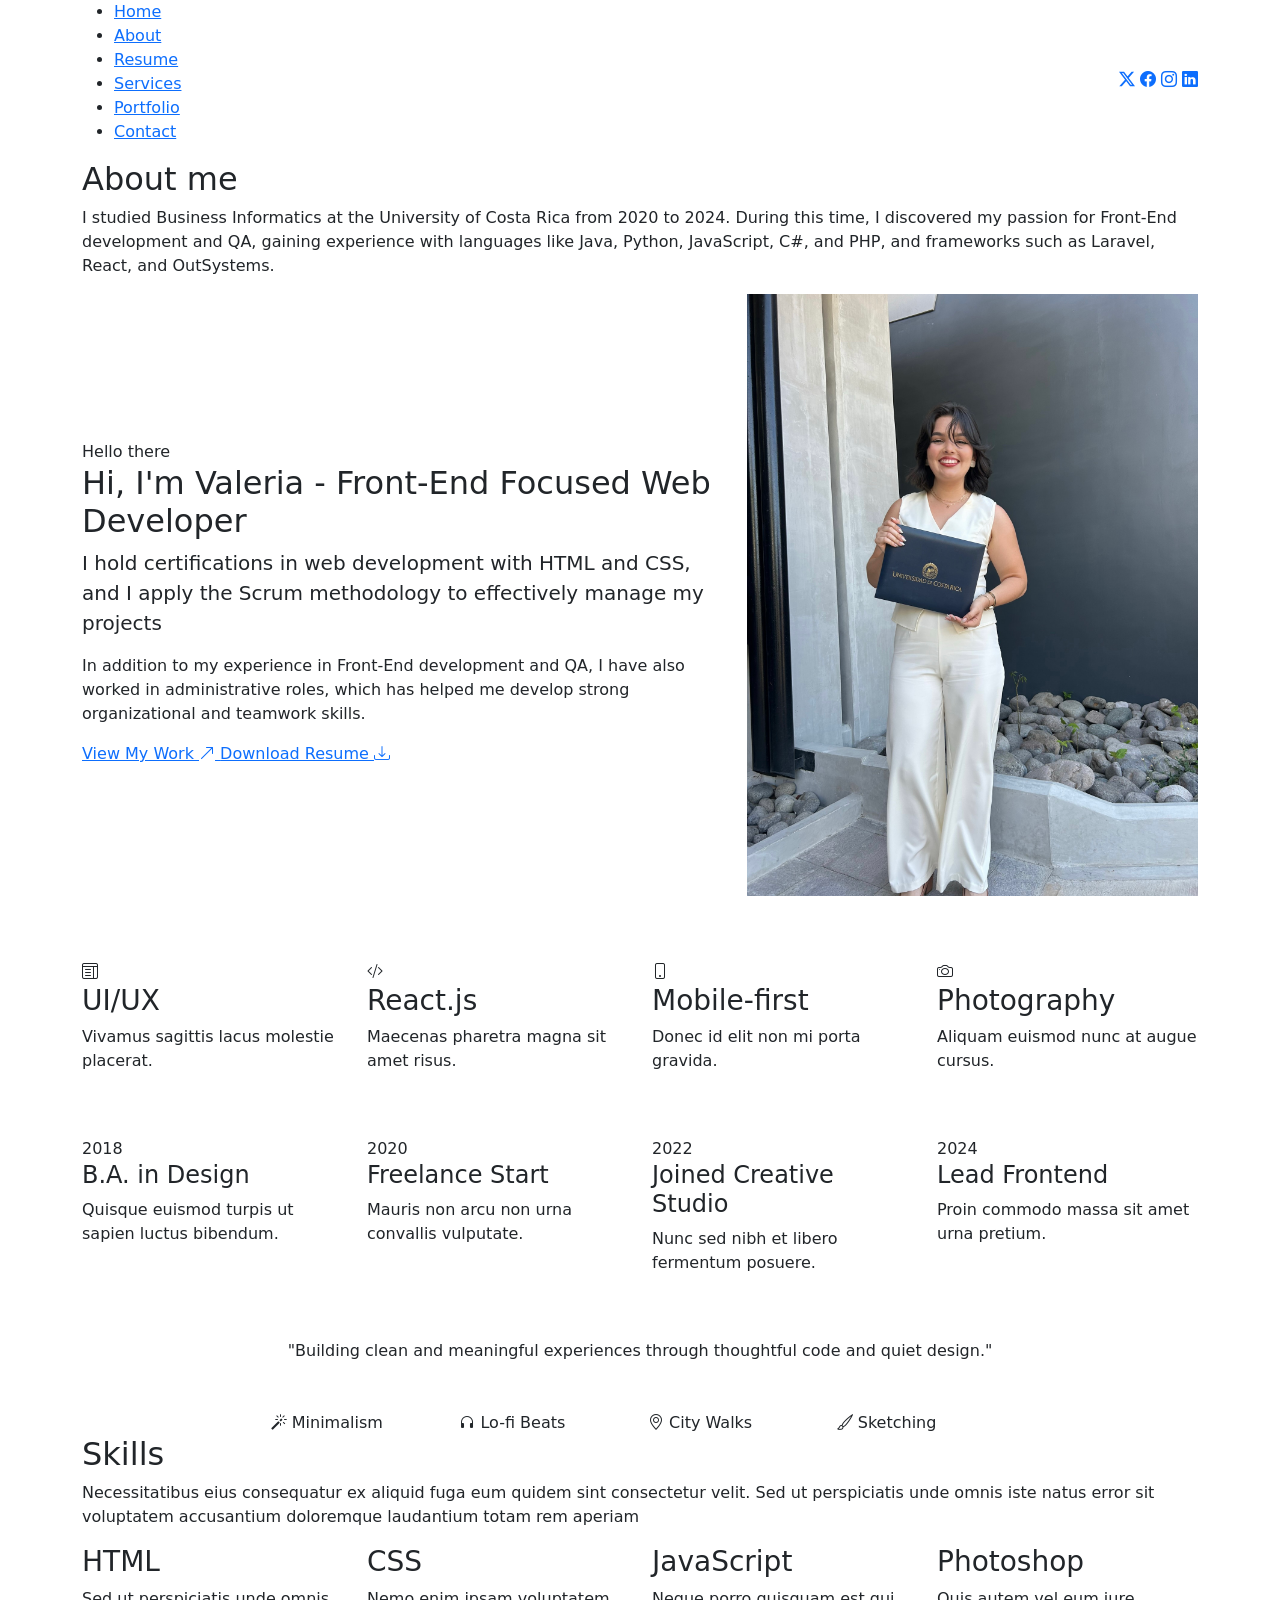
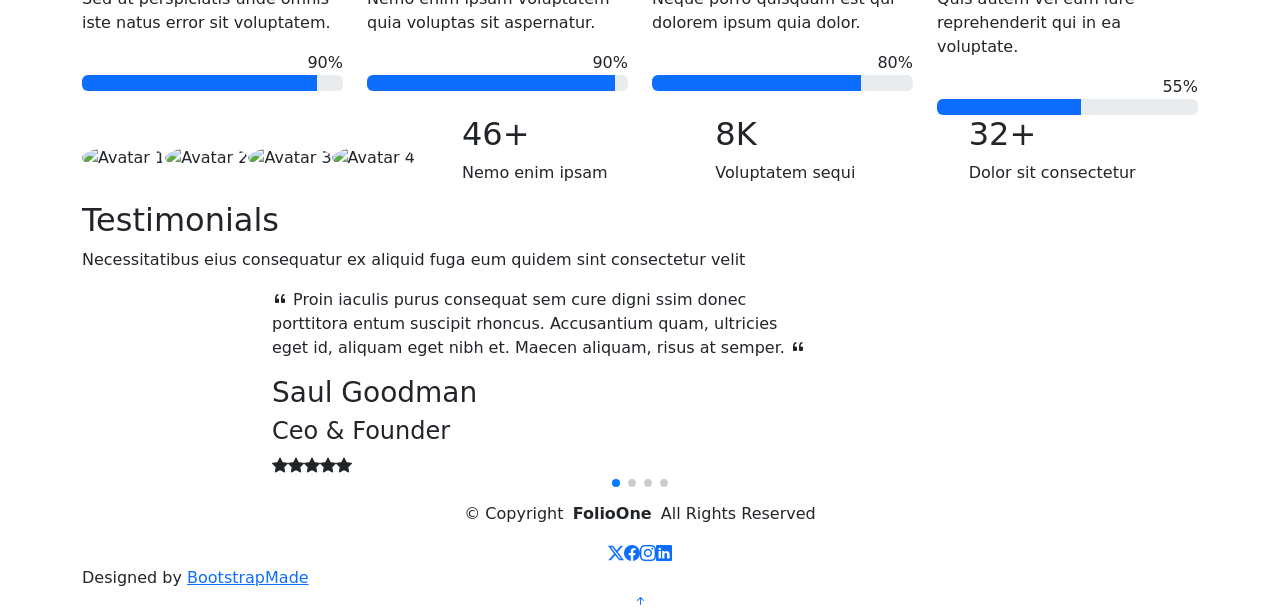
==== about.html @ 74e8080d "first commit" ====
<!DOCTYPE html>
<html lang="en">

<head>
  <meta charset="utf-8">
  <meta content="width=device-width, initial-scale=1.0" name="viewport">
  <title>About - FolioOne Bootstrap Template</title>
  <meta name="description" content="">
  <meta name="keywords" content="">

  <!-- Favicons -->
  <link href="assets/img/favicon.png" rel="icon">
  <link href="assets/img/apple-touch-icon.png" rel="apple-touch-icon">

  <!-- Fonts -->
  <link href="https://fonts.googleapis.com" rel="preconnect">
  <link href="https://fonts.gstatic.com" rel="preconnect" crossorigin>
  <link
    href="https://fonts.googleapis.com/css2?family=Roboto:ital,wght@0,100;0,300;0,400;0,500;0,700;0,900;1,100;1,300;1,400;1,500;1,700;1,900&family=Poppins:ital,wght@0,100;0,200;0,300;0,400;0,500;0,600;0,700;0,800;0,900;1,100;1,200;1,300;1,400;1,500;1,600;1,700;1,800;1,900&family=Raleway:ital,wght@0,100;0,200;0,300;0,400;0,500;0,600;0,700;0,800;0,900;1,100;1,200;1,300;1,400;1,500;1,600;1,700;1,800;1,900&display=swap"
    rel="stylesheet">

  <!-- Vendor CSS Files -->
  <link href="assets/vendor/bootstrap/css/bootstrap.min.css" rel="stylesheet">
  <link href="assets/vendor/bootstrap-icons/bootstrap-icons.css" rel="stylesheet">
  <link href="assets/vendor/aos/aos.css" rel="stylesheet">
  <link href="assets/vendor/swiper/swiper-bundle.min.css" rel="stylesheet">
  <link href="assets/vendor/glightbox/css/glightbox.min.css" rel="stylesheet">

  <!-- Main CSS File -->
  <link href="assets/css/main.css" rel="stylesheet">

  <!-- =======================================================
  * Template Name: FolioOne
  * Template URL: https://bootstrapmade.com/folioone-bootstrap-portfolio-website-template/
  * Updated: Aug 23 2025 with Bootstrap v5.3.7
  * Author: BootstrapMade.com
  * License: https://bootstrapmade.com/license/
  ======================================================== -->
</head>

<body class="about-page">

  <header id="header" class="header d-flex align-items-center light-background sticky-top">
    <div class="container position-relative d-flex align-items-center justify-content-between">

      <!-- <a href="index.html" class="logo d-flex align-items-center me-auto me-xl-0">
      <img src="assets/img/logo.webp" alt="">
      <h1 class="sitename">FolioOne</h1> 
    </a> -->

      <nav id="navmenu" class="navmenu">
        <ul>
          <li><a href="index.html">Home</a></li>
          <li><a href="about.html" class="active">About</a></li>
          <li><a href="resume.html">Resume</a></li>
          <li><a href="services.html">Services</a></li>
          <li><a href="portfolio.html">Portfolio</a></li>
          <li><a href="contact.html">Contact</a></li>
        </ul>
        <i class="mobile-nav-toggle d-xl-none bi bi-list"></i>
      </nav>

      <div class="header-social-links">
        <a href="#" class="twitter"><i class="bi bi-twitter-x"></i></a>
        <a href="#" class="facebook"><i class="bi bi-facebook"></i></a>
        <a href="#" class="instagram"><i class="bi bi-instagram"></i></a>
        <a href="#" class="linkedin"><i class="bi bi-linkedin"></i></a>
      </div>

    </div>
  </header>

  <main class="main">

    <!-- About Section -->
    <section id="about" class="about section">

      <!-- Section Title -->
      <div class="container section-title" data-aos="fade-up">
        <h2>About me</h2>
        <p>I studied Business Informatics at the University of Costa Rica from 2020 to 2024. During this time, I
          discovered my passion for Front-End development and QA, gaining experience with languages like Java, Python,
          JavaScript, C#, and PHP, and frameworks such as Laravel, React, and OutSystems.</p>
      </div><!-- End Section Title -->

      <div class="container" data-aos="fade-up" data-aos-delay="100">

        <!-- Intro + Photo -->
        <div class="row align-items-center justify-content-between gy-5 mb-5">
          <div class="col-lg-7" data-aos="fade-right" data-aos-delay="150">
            <div class="intro-content">
              <span class="eyebrow">Hello there</span>
              <h2 class="headline">Hi, I'm Valeria - Front-End Focused Web Developer</h2>
              <p class="lead">
                I hold certifications in web development with HTML and CSS, and I apply the Scrum methodology to
                effectively manage my projects
              </p>
              <p>
                In addition to my experience in Front-End development and QA, I have also worked in administrative
                roles, which has helped me develop strong organizational and teamwork skills.
              </p>

              <div class="cta-group">
                <a href="#portfolio" class="btn-ghost">
                  View My Work <i class="bi bi-arrow-up-right"></i>
                </a>
                <a href="#" class="link-underline">
                  Download Resume <i class="bi bi-download"></i>
                </a>
              </div>
            </div>
          </div>

          <div class="col-lg-5" data-aos="zoom-in" data-aos-delay="250">
            <figure class="profile-figure text-center text-lg-end">
              <img src="assets/img/profile/fotoprofile.jpeg" alt="Portrait of Alex" class="img-fluid profile-photo">
            </figure>
          </div>
        </div>
        <!-- End Intro + Photo -->

        <!-- Skills Grid -->
        <div class="mb-5">
          <div class="row g-4">
            <div class="col-6 col-md-4 col-lg-3" data-aos="fade-up" data-aos-delay="120">
              <div class="skill-item">
                <i class="bi bi-layout-text-window"></i>
                <h3>UI/UX</h3>
                <p>Vivamus sagittis lacus molestie placerat.</p>
              </div>
            </div>
            <div class="col-6 col-md-4 col-lg-3" data-aos="fade-up" data-aos-delay="180">
              <div class="skill-item">
                <i class="bi bi-code-slash"></i>
                <h3>React.js</h3>
                <p>Maecenas pharetra magna sit amet risus.</p>
              </div>
            </div>
            <div class="col-6 col-md-4 col-lg-3" data-aos="fade-up" data-aos-delay="240">
              <div class="skill-item">
                <i class="bi bi-phone"></i>
                <h3>Mobile-first</h3>
                <p>Donec id elit non mi porta gravida.</p>
              </div>
            </div>
            <div class="col-6 col-md-4 col-lg-3" data-aos="fade-up" data-aos-delay="300">
              <div class="skill-item">
                <i class="bi bi-camera"></i>
                <h3>Photography</h3>
                <p>Aliquam euismod nunc at augue cursus.</p>
              </div>
            </div>
          </div>
        </div>
        <!-- End Skills Grid -->

        <!-- Journey Timeline -->
        <div class="mb-5">
          <div class="row g-4">
            <div class="col-md-6 col-lg-3" data-aos="fade-up" data-aos-delay="120">
              <article class="timeline-item">
                <span class="dot"></span>
                <time>2018</time>
                <h4>B.A. in Design</h4>
                <p>Quisque euismod turpis ut sapien luctus bibendum.</p>
              </article>
            </div>
            <div class="col-md-6 col-lg-3" data-aos="fade-up" data-aos-delay="180">
              <article class="timeline-item">
                <span class="dot"></span>
                <time>2020</time>
                <h4>Freelance Start</h4>
                <p>Mauris non arcu non urna convallis vulputate.</p>
              </article>
            </div>
            <div class="col-md-6 col-lg-3" data-aos="fade-up" data-aos-delay="240">
              <article class="timeline-item">
                <span class="dot"></span>
                <time>2022</time>
                <h4>Joined Creative Studio</h4>
                <p>Nunc sed nibh et libero fermentum posuere.</p>
              </article>
            </div>
            <div class="col-md-6 col-lg-3" data-aos="fade-up" data-aos-delay="300">
              <article class="timeline-item">
                <span class="dot"></span>
                <time>2024</time>
                <h4>Lead Frontend</h4>
                <p>Proin commodo massa sit amet urna pretium.</p>
              </article>
            </div>
          </div>
        </div>
        <!-- End Journey Timeline -->

        <!-- Quote -->
        <blockquote class="personal-quote text-center mb-5" data-aos="fade-down" data-aos-delay="200">
          <p>"Building clean and meaningful experiences through thoughtful code and quiet design."</p>
        </blockquote>
        <!-- End Quote -->

        <!-- Fun Facts -->
        <div class="row g-3 justify-content-center">
          <div class="col-6 col-md-3 col-lg-2" data-aos="zoom-in" data-aos-delay="120">
            <div class="fact-pill">
              <i class="bi bi-magic"></i>
              <span>Minimalism</span>
            </div>
          </div>
          <div class="col-6 col-md-3 col-lg-2" data-aos="zoom-in" data-aos-delay="160">
            <div class="fact-pill">
              <i class="bi bi-headphones"></i>
              <span>Lo-fi Beats</span>
            </div>
          </div>
          <div class="col-6 col-md-3 col-lg-2" data-aos="zoom-in" data-aos-delay="200">
            <div class="fact-pill">
              <i class="bi bi-geo-alt"></i>
              <span>City Walks</span>
            </div>
          </div>
          <div class="col-6 col-md-3 col-lg-2" data-aos="zoom-in" data-aos-delay="240">
            <div class="fact-pill">
              <i class="bi bi-brush"></i>
              <span>Sketching</span>
            </div>
          </div>
        </div>
        <!-- End Fun Facts -->

      </div>

    </section><!-- /About Section -->

    <!-- Skills Section -->
    <section id="skills" class="skills section">

      <!-- Section Title -->
      <div class="container section-title" data-aos="fade-up">
        <h2>Skills</h2>
        <p>Necessitatibus eius consequatur ex aliquid fuga eum quidem sint consectetur velit. Sed ut perspiciatis unde
          omnis iste natus error sit voluptatem accusantium doloremque laudantium totam rem aperiam</p>
      </div><!-- End Section Title -->

      <div class="container" data-aos="fade-up" data-aos-delay="100">

        <div class="row g-4 skills-animation">

          <div class="col-md-6 col-lg-3" data-aos="fade-up" data-aos-delay="100">
            <div class="skill-box">
              <h3>HTML</h3>
              <p>Sed ut perspiciatis unde omnis iste natus error sit voluptatem.</p>
              <span class="text-end d-block">90%</span>
              <div class="progress">
                <div class="progress-bar" role="progressbar" aria-valuenow="90" aria-valuemin="0" aria-valuemax="100">
                </div>
              </div>
            </div>
          </div>

          <div class="col-md-6 col-lg-3" data-aos="fade-up" data-aos-delay="200">
            <div class="skill-box">
              <h3>CSS</h3>
              <p>Nemo enim ipsam voluptatem quia voluptas sit aspernatur.</p>
              <span class="text-end d-block">90%</span>
              <div class="progress">
                <div class="progress-bar" role="progressbar" aria-valuenow="95" aria-valuemin="0" aria-valuemax="100">
                </div>
              </div>
            </div>
          </div>

          <div class="col-md-6 col-lg-3" data-aos="fade-up" data-aos-delay="300">
            <div class="skill-box">
              <h3>JavaScript</h3>
              <p>Neque porro quisquam est qui dolorem ipsum quia dolor.</p>
              <span class="text-end d-block">80%</span>
              <div class="progress">
                <div class="progress-bar" role="progressbar" aria-valuenow="80" aria-valuemin="0" aria-valuemax="100">
                </div>
              </div>
            </div>
          </div>

          <div class="col-md-6 col-lg-3" data-aos="fade-up" data-aos-delay="400">
            <div class="skill-box">
              <h3>Photoshop</h3>
              <p>Quis autem vel eum iure reprehenderit qui in ea voluptate.</p>
              <span class="text-end d-block">55%</span>
              <div class="progress">
                <div class="progress-bar" role="progressbar" aria-valuenow="55" aria-valuemin="0" aria-valuemax="100">
                </div>
              </div>
            </div>
          </div>

        </div>

      </div>

    </section><!-- /Skills Section -->

    <!-- Stats Section -->
    <section id="stats" class="stats section dark-background">

      <div class="container" data-aos="fade-up" data-aos-delay="100">

        <div class="row align-items-center">
          <div class="col-lg-4" data-aos="fade-up" data-aos-delay="200">
            <div class="avatars d-flex align-items-center">
              <img src="assets/img/person/person-m-2.webp" alt="Avatar 1" class="rounded-circle" loading="lazy">
              <img src="assets/img/person/person-m-3.webp" alt="Avatar 2" class="rounded-circle" loading="lazy">
              <img src="assets/img/person/person-f-5.webp" alt="Avatar 3" class="rounded-circle" loading="lazy">
              <img src="assets/img/person/person-m-5.webp" alt="Avatar 4" class="rounded-circle" loading="lazy">
            </div>
          </div>

          <div class="col-lg-8">
            <div class="row counters">
              <div class="col-md-4" data-aos="fade-up" data-aos-delay="300">
                <h2><span data-purecounter-start="0" data-purecounter-end="185" data-purecounter-duration="1"
                    class="purecounter"></span>+</h2>
                <p>Nemo enim ipsam</p>
              </div>

              <div class="col-md-4" data-aos="fade-up" data-aos-delay="400">
                <h2><span data-purecounter-start="0" data-purecounter-end="32" data-purecounter-duration="1"
                    class="purecounter"></span>K</h2>
                <p>Voluptatem sequi</p>
              </div>

              <div class="col-md-4" data-aos="fade-up" data-aos-delay="500">
                <h2><span data-purecounter-start="0" data-purecounter-end="128" data-purecounter-duration="1"
                    class="purecounter"></span>+</h2>
                <p>Dolor sit consectetur</p>
              </div>
            </div>
          </div>
        </div>
      </div>

    </section><!-- /Stats Section -->

    <!-- Testimonials Section -->
    <section id="testimonials" class="testimonials section">

      <!-- Section Title -->
      <div class="container section-title" data-aos="fade-up">
        <h2>Testimonials</h2>
        <p>Necessitatibus eius consequatur ex aliquid fuga eum quidem sint consectetur velit</p>
      </div><!-- End Section Title -->

      <div class="container" data-aos="fade-up" data-aos-delay="100">

        <div class="swiper init-swiper">
          <script type="application/json" class="swiper-config">
            {
              "loop": true,
              "speed": 600,
              "autoplay": {
                "delay": 5000
              },
              "slidesPerView": "auto",
              "pagination": {
                "el": ".swiper-pagination",
                "type": "bullets",
                "clickable": true
              }
            }
          </script>
          <div class="swiper-wrapper">

            <div class="swiper-slide">
              <div class="testimonial-item">
                <div class="row gy-4 justify-content-center">
                  <div class="col-lg-6">
                    <div class="testimonial-content">
                      <p>
                        <i class="bi bi-quote quote-icon-left"></i>
                        <span>Proin iaculis purus consequat sem cure digni ssim donec porttitora entum suscipit rhoncus.
                          Accusantium quam, ultricies eget id, aliquam eget nibh et. Maecen aliquam, risus at
                          semper.</span>
                        <i class="bi bi-quote quote-icon-right"></i>
                      </p>
                      <h3>Saul Goodman</h3>
                      <h4>Ceo &amp; Founder</h4>
                      <div class="stars">
                        <i class="bi bi-star-fill"></i><i class="bi bi-star-fill"></i><i class="bi bi-star-fill"></i><i
                          class="bi bi-star-fill"></i><i class="bi bi-star-fill"></i>
                      </div>
                    </div>
                  </div>
                  <div class="col-lg-2 text-center">
                    <img src="assets/img/person/person-m-9.webp" class="img-fluid testimonial-img" alt="">
                  </div>
                </div>
              </div>
            </div><!-- End testimonial item -->

            <div class="swiper-slide">
              <div class="testimonial-item">
                <div class="row gy-4 justify-content-center">
                  <div class="col-lg-6">
                    <div class="testimonial-content">
                      <p>
                        <i class="bi bi-quote quote-icon-left"></i>
                        <span>Export tempor illum tamen malis malis eram quae irure esse labore quem cillum quid cillum
                          eram malis quorum velit fore eram velit sunt aliqua noster fugiat irure amet legam anim
                          culpa.</span>
                        <i class="bi bi-quote quote-icon-right"></i>
                      </p>
                      <h3>Sara Wilsson</h3>
                      <h4>Designer</h4>
                      <div class="stars">
                        <i class="bi bi-star-fill"></i><i class="bi bi-star-fill"></i><i class="bi bi-star-fill"></i><i
                          class="bi bi-star-fill"></i><i class="bi bi-star-fill"></i>
                      </div>
                    </div>
                  </div>
                  <div class="col-lg-2 text-center">
                    <img src="assets/img/person/person-f-5.webp" class="img-fluid testimonial-img" alt="">
                  </div>
                </div>
              </div>
            </div><!-- End testimonial item -->

            <div class="swiper-slide">
              <div class="testimonial-item">
                <div class="row gy-4 justify-content-center">
                  <div class="col-lg-6">
                    <div class="testimonial-content">
                      <p>
                        <i class="bi bi-quote quote-icon-left"></i>
                        <span>Enim nisi quem export duis labore cillum quae magna enim sint quorum nulla quem veniam
                          duis minim tempor labore quem eram duis noster aute amet eram fore quis sint minim.</span>
                        <i class="bi bi-quote quote-icon-right"></i>
                      </p>
                      <h3>Jena Karlis</h3>
                      <h4>Store Owner</h4>
                      <div class="stars">
                        <i class="bi bi-star-fill"></i><i class="bi bi-star-fill"></i><i class="bi bi-star-fill"></i><i
                          class="bi bi-star-fill"></i><i class="bi bi-star-fill"></i>
                      </div>
                    </div>
                  </div>
                  <div class="col-lg-2 text-center">
                    <img src="assets/img/person/person-f-12.webp" class="img-fluid testimonial-img" alt="">
                  </div>
                </div>
              </div>
            </div><!-- End testimonial item -->

            <div class="swiper-slide">
              <div class="testimonial-item">
                <div class="row gy-4 justify-content-center">
                  <div class="col-lg-6">
                    <div class="testimonial-content">
                      <p>
                        <i class="bi bi-quote quote-icon-left"></i>
                        <span>Fugiat enim eram quae cillum dolore dolor amet nulla culpa multos export minim fugiat
                          minim velit minim dolor enim duis veniam ipsum anim magna sunt elit fore quem dolore labore
                          illum veniam.</span>
                        <i class="bi bi-quote quote-icon-right"></i>
                      </p>
                      <h3>John Larson</h3>
                      <h4>Entrepreneur</h4>
                      <div class="stars">
                        <i class="bi bi-star-fill"></i><i class="bi bi-star-fill"></i><i class="bi bi-star-fill"></i><i
                          class="bi bi-star-fill"></i><i class="bi bi-star-fill"></i>
                      </div>
                    </div>
                  </div>
                  <div class="col-lg-2 text-center">
                    <img src="assets/img/person/person-m-12.webp" class="img-fluid testimonial-img" alt="">
                  </div>
                </div>
              </div>
            </div><!-- End testimonial item -->

          </div>
          <div class="swiper-pagination"></div>
        </div>

      </div>

    </section><!-- /Testimonials Section -->

  </main>

  <footer id="footer" class="footer">

    <div class="container">
      <div class="copyright text-center ">
        <p>© <span>Copyright</span> <strong class="px-1 sitename">FolioOne</strong> <span>All Rights Reserved<br></span>
        </p>
      </div>
      <div class="social-links d-flex justify-content-center">
        <a href=""><i class="bi bi-twitter-x"></i></a>
        <a href=""><i class="bi bi-facebook"></i></a>
        <a href=""><i class="bi bi-instagram"></i></a>
        <a href=""><i class="bi bi-linkedin"></i></a>
      </div>
      <div class="credits">
        <!-- All the links in the footer should remain intact. -->
        <!-- You can delete the links only if you've purchased the pro version. -->
        <!-- Licensing information: https://bootstrapmade.com/license/ -->
        <!-- Purchase the pro version with working PHP/AJAX contact form: [buy-url] -->
        Designed by <a href="https://bootstrapmade.com/">BootstrapMade</a>
      </div>
    </div>

  </footer>

  <!-- Scroll Top -->
  <a href="#" id="scroll-top" class="scroll-top d-flex align-items-center justify-content-center"><i
      class="bi bi-arrow-up-short"></i></a>

  <!-- Preloader -->
  <div id="preloader"></div>

  <!-- Vendor JS Files -->
  <script src="assets/vendor/bootstrap/js/bootstrap.bundle.min.js"></script>
  <script src="assets/vendor/php-email-form/validate.js"></script>
  <script src="assets/vendor/aos/aos.js"></script>
  <script src="assets/vendor/typed.js/typed.umd.js"></script>
  <script src="assets/vendor/waypoints/noframework.waypoints.js"></script>
  <script src="assets/vendor/purecounter/purecounter_vanilla.js"></script>
  <script src="assets/vendor/swiper/swiper-bundle.min.js"></script>
  <script src="assets/vendor/imagesloaded/imagesloaded.pkgd.min.js"></script>
  <script src="assets/vendor/isotope-layout/isotope.pkgd.min.js"></script>
  <script src="assets/vendor/glightbox/js/glightbox.min.js"></script>

  <!-- Main JS File -->
  <script src="assets/js/main.js"></script>

</body>

</html>
---- assets/css/main.css ----
/**
* Template Name: FolioOne
* Template URL: https://bootstrapmade.com/folioone-bootstrap-portfolio-website-template/
* Updated: Aug 23 2025 with Bootstrap v5.3.7
* Author: BootstrapMade.com
* License: https://bootstrapmade.com/license/
*/

/*--------------------------------------------------------------
# Font & Color Variables
# Help: https://bootstrapmade.com/color-system/
--------------------------------------------------------------*/
/* Fonts */
:root {
  --default-font: "Roboto",  system-ui, -apple-system, "Segoe UI", Roboto, "Helvetica Neue", Arial, "Noto Sans", "Liberation Sans", sans-serif, "Apple Color Emoji", "Segoe UI Emoji", "Segoe UI Symbol", "Noto Color Emoji";
  --heading-font: "Raleway",  sans-serif;
  --nav-font: "Poppins",  sans-serif;
}

/* Global Colors - The following color variables are used throughout the website. Updating them here will change the color scheme of the entire website */
:root { 
  --background-color: #101a20; /* Background color for the entire website, including individual sections */
  --default-color: #e7f2f7; /* Default color used for the majority of the text content across the entire website */
  --heading-color: #ffffff; /* Color for headings, subheadings and title throughout the website */
  --accent-color: #1387c1; /* Accent color that represents your brand on the website. It's used for buttons, links, and other elements that need to stand out */
  --surface-color: #141f26; /* The surface color is used as a background of boxed elements within sections, such as cards, icon boxes, or other elements that require a visual separation from the global background. */
  --contrast-color: #ffffff; /* Contrast color for text, ensuring readability against backgrounds of accent, heading, or default colors. */
}

/* Nav Menu Colors - The following color variables are used specifically for the navigation menu. They are separate from the global colors to allow for more customization options */
:root {
  --nav-color: #ffffff;  /* The default color of the main navmenu links */
  --nav-hover-color: #1387c1; /* Applied to main navmenu links when they are hovered over or active */
  --nav-mobile-background-color: #213642; /* Used as the background color for mobile navigation menu */
  --nav-dropdown-background-color: #051117; /* Used as the background color for dropdown items that appear when hovering over primary navigation items */
  --nav-dropdown-color: #e7f2f7; /* Used for navigation links of the dropdown items in the navigation menu. */
  --nav-dropdown-hover-color: #1387c1; /* Similar to --nav-hover-color, this color is applied to dropdown navigation links when they are hovered over. */
}

/* Color Presets - These classes override global colors when applied to any section or element, providing reuse of the sam color scheme. */

.light-background {
  --background-color: #142027;
  --surface-color: #325264;
}

.dark-background {
  --background-color: #0b1419;
  --default-color: #ffffff;
  --heading-color: #ffffff;
  --surface-color: #252525;
  --contrast-color: #ffffff;
}

/* Smooth scroll */
:root {
  scroll-behavior: smooth;
}

/*--------------------------------------------------------------
# General Styling & Shared Classes
--------------------------------------------------------------*/
body {
  color: var(--default-color);
  background-color: var(--background-color);
  font-family: var(--default-font);
}

a {
  color: var(--accent-color);
  text-decoration: none;
  transition: 0.3s;
}

a:hover {
  color: color-mix(in srgb, var(--accent-color), transparent 25%);
  text-decoration: none;
}

h1,
h2,
h3,
h4,
h5,
h6 {
  color: var(--heading-color);
  font-family: var(--heading-font);
}

/* PHP Email Form Messages
------------------------------*/
.php-email-form .error-message {
  display: none;
  background: #df1529;
  color: #ffffff;
  text-align: left;
  padding: 15px;
  margin-bottom: 24px;
  font-weight: 600;
}

.php-email-form .sent-message {
  display: none;
  color: #ffffff;
  background: #059652;
  text-align: center;
  padding: 15px;
  margin-bottom: 24px;
  font-weight: 600;
}

.php-email-form .loading {
  display: none;
  background: var(--surface-color);
  text-align: center;
  padding: 15px;
  margin-bottom: 24px;
}

.php-email-form .loading:before {
  content: "";
  display: inline-block;
  border-radius: 50%;
  width: 24px;
  height: 24px;
  margin: 0 10px -6px 0;
  border: 3px solid var(--accent-color);
  border-top-color: var(--surface-color);
  animation: php-email-form-loading 1s linear infinite;
}

@keyframes php-email-form-loading {
  0% {
    transform: rotate(0deg);
  }

  100% {
    transform: rotate(360deg);
  }
}

/*--------------------------------------------------------------
# Global Header
--------------------------------------------------------------*/
.header {
  --background-color: rgba(255, 255, 255, 0);
  color: var(--default-color);
  background-color: var(--background-color);
  padding: 15px 0;
  transition: all 0.5s;
  z-index: 997;
  border-bottom: 1px solid color-mix(in srgb, var(--default-color), transparent 92%);
}

.header .logo {
  line-height: 1;
}

.header .logo img {
  max-height: 36px;
  margin-right: 8px;
}

.header .logo h1 {
  font-size: 32px;
  margin: 0;
  font-weight: 400;
  color: var(--heading-color);
}

.header .header-social-links {
  padding-right: 15px;
}

.header .header-social-links a {
  color: color-mix(in srgb, var(--default-color), transparent 40%);
  padding-left: 6px;
  display: inline-block;
  transition: 0.3s;
  font-size: 16px;
}

.header .header-social-links a:hover {
  color: var(--default-color);
}

.header .header-social-links a i {
  line-height: 0px;
}

@media (max-width: 1200px) {
  .header .logo {
    order: 1;
  }

  .header .header-social-links {
    order: 2;
  }

  .header .navmenu {
    order: 3;
  }
}

/* Global Header on Scroll
------------------------------*/
.scrolled .header {
  --background-color: rgba(16, 26, 32, 0.9);
}

/*--------------------------------------------------------------
# Navigation Menu
--------------------------------------------------------------*/
/* Desktop Navigation */
@media (min-width: 1200px) {
  .navmenu {
    padding: 0;
  }

  .navmenu ul {
    margin: 0;
    padding: 0;
    display: flex;
    list-style: none;
    align-items: center;
  }

  .navmenu li {
    position: relative;
  }

  .navmenu>ul>li {
    white-space: nowrap;
    padding: 15px 28px 15px 0;
  }

  .navmenu>ul>li:last-child {
    padding-right: 0;
  }

  .navmenu a,
  .navmenu a:focus {
    color: var(--nav-color);
    font-size: 15px;
    padding: 0 2px;
    font-family: var(--nav-font);
    font-weight: 400;
    display: flex;
    align-items: center;
    justify-content: space-between;
    white-space: nowrap;
    transition: 0.3s;
    position: relative;
  }

  .navmenu a i,
  .navmenu a:focus i {
    font-size: 12px;
    line-height: 0;
    margin-left: 5px;
    transition: 0.3s;
  }

  .navmenu>ul>li>a:before {
    content: "";
    position: absolute;
    height: 2px;
    bottom: -6px;
    left: 0;
    background-color: var(--nav-hover-color);
    visibility: hidden;
    width: 0px;
    transition: all 0.3s ease-in-out 0s;
  }

  .navmenu a:hover:before,
  .navmenu li:hover>a:before,
  .navmenu .active:before {
    visibility: visible;
    width: 25px;
  }

  .navmenu li:hover>a,
  .navmenu .active,
  .navmenu .active:focus {
    color: var(--nav-hover-color);
  }

  .navmenu .dropdown ul {
    margin: 0;
    padding: 10px 0;
    background: var(--nav-dropdown-background-color);
    display: block;
    position: absolute;
    visibility: hidden;
    left: -5px;
    top: 130%;
    opacity: 0;
    transition: 0.3s;
    border-radius: 4px;
    z-index: 99;
    box-shadow: 0px 0px 30px rgba(0, 0, 0, 0.1);
  }

  .navmenu .dropdown ul li {
    min-width: 200px;
  }

  .navmenu .dropdown ul a {
    padding: 10px 20px;
    font-size: 15px;
    text-transform: none;
    color: var(--nav-dropdown-color);
  }

  .navmenu .dropdown ul a i {
    font-size: 12px;
  }

  .navmenu .dropdown ul a:hover,
  .navmenu .dropdown ul .active:hover,
  .navmenu .dropdown ul li:hover>a {
    color: var(--nav-dropdown-hover-color);
  }

  .navmenu .dropdown:hover>ul {
    opacity: 1;
    top: 100%;
    visibility: visible;
  }

  .navmenu .dropdown .dropdown ul {
    top: 0;
    left: -90%;
    visibility: hidden;
  }

  .navmenu .dropdown .dropdown:hover>ul {
    opacity: 1;
    top: 0;
    left: -100%;
    visibility: visible;
  }
}

/* Mobile Navigation */
@media (max-width: 1199px) {
  .mobile-nav-toggle {
    color: var(--nav-color);
    font-size: 28px;
    line-height: 0;
    margin-right: 10px;
    cursor: pointer;
    transition: color 0.3s;
  }

  .navmenu {
    padding: 0;
    z-index: 9997;
  }

  .navmenu ul {
    display: none;
    list-style: none;
    position: absolute;
    inset: 60px 20px 20px 20px;
    padding: 10px 0;
    margin: 0;
    border-radius: 6px;
    background-color: var(--nav-mobile-background-color);
    border: 1px solid color-mix(in srgb, var(--default-color), transparent 90%);
    box-shadow: none;
    overflow-y: auto;
    transition: 0.3s;
    z-index: 9998;
  }

  .navmenu a,
  .navmenu a:focus {
    color: var(--nav-dropdown-color);
    padding: 10px 20px;
    font-family: var(--nav-font);
    font-size: 17px;
    font-weight: 500;
    display: flex;
    align-items: center;
    justify-content: space-between;
    white-space: nowrap;
    transition: 0.3s;
  }

  .navmenu a i,
  .navmenu a:focus i {
    font-size: 12px;
    line-height: 0;
    margin-left: 5px;
    width: 30px;
    height: 30px;
    display: flex;
    align-items: center;
    justify-content: center;
    border-radius: 50%;
    transition: 0.3s;
    background-color: color-mix(in srgb, var(--accent-color), transparent 90%);
  }

  .navmenu a i:hover,
  .navmenu a:focus i:hover {
    background-color: var(--accent-color);
    color: var(--contrast-color);
  }

  .navmenu a:hover,
  .navmenu .active,
  .navmenu .active:focus {
    color: var(--nav-dropdown-hover-color);
  }

  .navmenu .active i,
  .navmenu .active:focus i {
    background-color: var(--accent-color);
    color: var(--contrast-color);
    transform: rotate(180deg);
  }

  .navmenu .dropdown ul {
    position: static;
    display: none;
    z-index: 99;
    padding: 10px 0;
    margin: 10px 20px;
    background-color: var(--nav-dropdown-background-color);
    transition: all 0.5s ease-in-out;
  }

  .navmenu .dropdown ul ul {
    background-color: rgba(33, 37, 41, 0.1);
  }

  .navmenu .dropdown>.dropdown-active {
    display: block;
    background-color: rgba(33, 37, 41, 0.03);
  }

  .mobile-nav-active {
    overflow: hidden;
  }

  .mobile-nav-active .mobile-nav-toggle {
    color: #fff;
    position: absolute;
    font-size: 32px;
    top: 15px;
    right: 15px;
    margin-right: 0;
    z-index: 9999;
  }

  .mobile-nav-active .navmenu {
    position: fixed;
    overflow: hidden;
    inset: 0;
    background: rgba(33, 37, 41, 0.8);
    transition: 0.3s;
  }

  .mobile-nav-active .navmenu>ul {
    display: block;
  }
}

/*--------------------------------------------------------------
# Global Footer
--------------------------------------------------------------*/
.footer {
  color: var(--default-color);
  background-color: var(--background-color);
  font-size: 14px;
  padding: 40px 0;
  position: relative;
  border-top: 1px solid color-mix(in srgb, var(--default-color), transparent 92%);
}

.footer .copyright p {
  margin-bottom: 0;
}

.footer .social-links {
  margin-top: 20px;
}

.footer .social-links a {
  display: flex;
  align-items: center;
  justify-content: center;
  width: 40px;
  height: 40px;
  border-radius: 50%;
  border: 1px solid color-mix(in srgb, var(--default-color), transparent 50%);
  font-size: 16px;
  color: color-mix(in srgb, var(--default-color), transparent 50%);
  margin: 0 5px;
  transition: 0.3s;
}

.footer .social-links a:hover {
  color: var(--accent-color);
  border-color: var(--accent-color);
}

.footer .credits {
  margin-top: 10px;
  font-size: 13px;
  text-align: center;
}

/*--------------------------------------------------------------
# Preloader
--------------------------------------------------------------*/
#preloader {
  position: fixed;
  inset: 0;
  z-index: 9999;
  overflow: hidden;
  background-color: var(--background-color);
  transition: all 0.6s ease-out;
  width: 100%;
  height: 100vh;
}

#preloader:before,
#preloader:after {
  content: "";
  position: absolute;
  border: 4px solid var(--accent-color);
  border-radius: 50%;
  animation: animate-preloader 2s cubic-bezier(0, 0.2, 0.8, 1) infinite;
}

#preloader:after {
  animation-delay: -0.5s;
}

@keyframes animate-preloader {
  0% {
    width: 10px;
    height: 10px;
    top: calc(50% - 5px);
    left: calc(50% - 5px);
    opacity: 1;
  }

  100% {
    width: 72px;
    height: 72px;
    top: calc(50% - 36px);
    left: calc(50% - 36px);
    opacity: 0;
  }
}

/*--------------------------------------------------------------
# Scroll Top Button
--------------------------------------------------------------*/
.scroll-top {
  position: fixed;
  visibility: hidden;
  opacity: 0;
  right: 15px;
  bottom: -15px;
  z-index: 99999;
  background-color: var(--accent-color);
  width: 44px;
  height: 44px;
  border-radius: 50px;
  transition: all 0.4s;
}

.scroll-top i {
  font-size: 24px;
  color: var(--contrast-color);
  line-height: 0;
}

.scroll-top:hover {
  background-color: color-mix(in srgb, var(--accent-color), transparent 20%);
  color: var(--contrast-color);
}

.scroll-top.active {
  visibility: visible;
  opacity: 1;
  bottom: 15px;
}

/*--------------------------------------------------------------
# Disable aos animation delay on mobile devices
--------------------------------------------------------------*/
@media screen and (max-width: 768px) {
  [data-aos-delay] {
    transition-delay: 0 !important;
  }
}

/*--------------------------------------------------------------
# Global Page Titles & Breadcrumbs
--------------------------------------------------------------*/
.page-title {
  color: var(--default-color);
  background-color: var(--background-color);
  position: relative;
}

.page-title .heading {
  padding: 80px 0;
  border-top: 1px solid color-mix(in srgb, var(--default-color), transparent 90%);
}

.page-title .heading h1 {
  font-size: 38px;
  font-weight: 700;
}

.page-title nav {
  background-color: color-mix(in srgb, var(--default-color), transparent 96%);
  padding: 20px 0;
}

.page-title nav ol {
  display: flex;
  flex-wrap: wrap;
  list-style: none;
  padding: 0;
  margin: 0;
  font-size: 16px;
  font-weight: 400;
}

.page-title nav ol li+li {
  padding-left: 10px;
}

.page-title nav ol li+li::before {
  content: "/";
  display: inline-block;
  padding-right: 10px;
  color: color-mix(in srgb, var(--default-color), transparent 70%);
}

/*--------------------------------------------------------------
# Global Sections
--------------------------------------------------------------*/
section,
.section {
  color: var(--default-color);
  background-color: var(--background-color);
  padding: 60px 0;
  scroll-margin-top: 100px;
  overflow: clip;
}

@media (max-width: 1199px) {

  section,
  .section {
    scroll-margin-top: 66px;
  }
}

/*--------------------------------------------------------------
# Global Section Titles
--------------------------------------------------------------*/
.section-title {
  text-align: center;
  padding-bottom: 60px;
  position: relative;
}

.section-title h2 {
  font-size: 3.5rem;
  font-weight: 400;
  line-height: 1.2;
  color: var(--heading-color);
  margin-bottom: 1.5rem;
  letter-spacing: -1px;
}

@media (max-width: 768px) {
  .section-title h2 {
    font-size: 2.5rem;
  }
}

.section-title p {
  font-size: 1.125rem;
  line-height: 1.8;
  color: color-mix(in srgb, var(--default-color), transparent 25%);
  max-width: 900px;
  margin: 0 auto;
  text-wrap: balance;
}

/*--------------------------------------------------------------
# Hero Section
--------------------------------------------------------------*/
.hero {
  padding: 80px 0;
  min-height: 100vh;
  display: flex;
  align-items: center;
}

.hero .hero-content h1 {
  font-size: 3.5rem;
  font-weight: 700;
  margin-bottom: 1rem;
  line-height: 1.2;
}

.hero .hero-content h1 .highlight {
  color: var(--accent-color);
  position: relative;
}

.hero .hero-content h1 .highlight::after {
  content: "";
  position: absolute;
  bottom: 0;
  left: 0;
  width: 100%;
  height: 3px;
  background: linear-gradient(90deg, var(--accent-color), color-mix(in srgb, var(--accent-color), transparent 50%));
  border-radius: 2px;
}

@media (max-width: 768px) {
  .hero .hero-content h1 {
    font-size: 2.5rem;
  }
}

.hero .hero-content h2 {
  font-size: 1.5rem;
  font-weight: 400;
  margin-bottom: 2rem;
  color: color-mix(in srgb, var(--default-color), transparent 20%);
}

.hero .hero-content h2 .typed {
  color: var(--accent-color);
  font-weight: 600;
}

@media (max-width: 768px) {
  .hero .hero-content h2 {
    font-size: 1.25rem;
  }
}

.hero .hero-content p {
  font-size: 1.1rem;
  line-height: 1.6;
  margin-bottom: 2.5rem;
  color: color-mix(in srgb, var(--default-color), transparent 30%);
}

.hero .hero-actions {
  display: flex;
  gap: 1rem;
  margin-bottom: 3rem;
}

.hero .hero-actions .btn {
  padding: 12px 30px;
  border-radius: 50px;
  font-weight: 600;
  text-decoration: none;
  transition: all 0.3s ease;
  border: 2px solid;
}

.hero .hero-actions .btn.btn-primary {
  background: var(--accent-color);
  color: var(--contrast-color);
  border-color: var(--accent-color);
}

.hero .hero-actions .btn.btn-primary:hover {
  background: color-mix(in srgb, var(--accent-color), black 15%);
  border-color: color-mix(in srgb, var(--accent-color), black 15%);
  transform: translateY(-2px);
}

.hero .hero-actions .btn.btn-outline {
  background: transparent;
  color: var(--accent-color);
  border-color: var(--accent-color);
}

.hero .hero-actions .btn.btn-outline:hover {
  transform: translateY(-2px);
}

@media (max-width: 576px) {
  .hero .hero-actions {
    flex-direction: column;
  }

  .hero .hero-actions .btn {
    text-align: center;
  }
}

.hero .social-links {
  display: flex;
  gap: 1rem;
}

.hero .social-links a {
  width: 45px;
  height: 45px;
  background: var(--surface-color);
  border-radius: 50%;
  display: flex;
  align-items: center;
  justify-content: center;
  color: var(--default-color);
  font-size: 1.2rem;
  transition: all 0.3s ease;
}

.hero .social-links a:hover {
  background: var(--accent-color);
  color: var(--contrast-color);
  transform: translateY(-3px);
  box-shadow: 0 8px 25px color-mix(in srgb, var(--accent-color), transparent 70%);
}

.hero .hero-image {
  position: relative;
}

.hero .hero-image .image-wrapper {
  position: relative;
  max-width: 450px;
  margin: 0 auto;
}

.hero .hero-image .image-wrapper img {
  border-radius: 20px;
  box-shadow: 0 5px 15px color-mix(in srgb, var(--default-color), transparent 95%);
  transition: transform 0.3s ease;
}

.hero .hero-image .image-wrapper img:hover {
  transform: scale(1.02);
}

.hero .hero-image .floating-elements {
  position: absolute;
  top: 0;
  left: 0;
  right: 0;
  bottom: 0;
  pointer-events: none;
}

.hero .hero-image .floating-elements .floating-card {
  position: absolute;
  background: var(--surface-color);
  padding: 15px 20px;
  border-radius: 15px;
  box-shadow: 0 10px 30px color-mix(in srgb, var(--default-color), transparent 90%);
  display: flex;
  align-items: center;
  gap: 10px;
  font-weight: 600;
  animation: float 3s ease-in-out infinite;
}

.hero .hero-image .floating-elements .floating-card i {
  font-size: 1.5rem;
  color: var(--accent-color);
}

.hero .hero-image .floating-elements .floating-card.design {
  top: 10%;
  right: -10%;
  animation-delay: 0s;
}

.hero .hero-image .floating-elements .floating-card.code {
  bottom: 30%;
  left: -15%;
  animation-delay: 1s;
}

.hero .hero-image .floating-elements .floating-card.creativity {
  top: 60%;
  right: -5%;
  animation-delay: 2s;
}

@media (max-width: 992px) {
  .hero .hero-image .floating-elements .floating-card {
    display: none;
  }
}

@keyframes float {

  0%,
  100% {
    transform: translateY(0px);
  }

  50% {
    transform: translateY(-10px);
  }
}

@media (max-width: 992px) {
  .hero .hero-content {
    text-align: center;
    margin-bottom: 3rem;
  }
}

/*--------------------------------------------------------------
# About Section
--------------------------------------------------------------*/
.about .intro-content .eyebrow {
  display: inline-block;
  letter-spacing: 0.12em;
  text-transform: uppercase;
  font-size: 12px;
  color: color-mix(in srgb, var(--default-color), transparent 40%);
  margin-bottom: 16px;
}

.about .intro-content .headline {
  font-family: var(--heading-font);
  font-weight: 300;
  line-height: 1.2;
  font-size: clamp(28px, 4vw, 44px);
  margin: 0 0 24px 0;
}

.about .intro-content .lead {
  font-size: 18px;
  line-height: 1.8;
  color: color-mix(in srgb, var(--default-color), transparent 10%);
  margin-bottom: 24px;
}

.about .intro-content p {
  line-height: 1.8;
  margin-bottom: 24px;
  color: color-mix(in srgb, var(--default-color), transparent 5%);
}

.about .intro-content .cta-group {
  display: flex;
  gap: 24px;
  align-items: center;
  margin-top: 24px;
}

.about .intro-content .cta-group .btn-ghost {
  display: inline-flex;
  align-items: center;
  gap: 8px;
  padding: 12px 18px;
  border-radius: 6px;
  color: var(--accent-color);
  background: color-mix(in srgb, var(--accent-color), transparent 92%);
  border: 1px solid color-mix(in srgb, var(--accent-color), transparent 70%);
  transition: 0.3s ease-in-out;
}

.about .intro-content .cta-group .btn-ghost:hover,
.about .intro-content .cta-group .btn-ghost:focus {
  color: var(--contrast-color);
  background: var(--accent-color);
  border-color: var(--accent-color);
  outline: none;
  box-shadow: 0 0 0 3px color-mix(in srgb, var(--accent-color), transparent 70%);
}

.about .intro-content .cta-group .link-underline {
  display: inline-flex;
  align-items: center;
  gap: 8px;
  position: relative;
  color: var(--accent-color);
  padding-bottom: 4px;
  transition: 0.3s ease-in-out;
}

.about .intro-content .cta-group .link-underline::after {
  content: "";
  position: absolute;
  left: 0;
  right: 0;
  bottom: 0;
  height: 1px;
  background: color-mix(in srgb, var(--accent-color), transparent 40%);
  transform: scaleX(0.4);
  transform-origin: left;
  transition: 0.3s ease-in-out;
}

.about .intro-content .cta-group .link-underline:hover,
.about .intro-content .cta-group .link-underline:focus {
  color: color-mix(in srgb, var(--accent-color), transparent 10%);
  outline: none;
}

.about .intro-content .cta-group .link-underline:hover::after,
.about .intro-content .cta-group .link-underline:focus::after {
  transform: scaleX(1);
}

.about .profile-figure {
  margin: 0;
}

.about .profile-figure .profile-photo {
  width: 88%;
  max-width: 440px;
  border-radius: 18px;
  box-shadow: 0 10px 30px color-mix(in srgb, var(--default-color), transparent 92%);
  transform: translateY(0);
  transition: transform 0.3s ease-in-out;
}

.about .profile-figure .profile-caption {
  margin-top: 24px;
  display: flex;
  align-items: center;
  justify-content: center;
}

.about .profile-figure .profile-caption .meta {
  font-size: 14px;
  color: color-mix(in srgb, var(--default-color), transparent 20%);
}

.about .profile-figure .profile-caption .meta .funfact {
  font-size: 13px;
  margin-top: 4px;
  color: color-mix(in srgb, var(--default-color), transparent 35%);
}

.about .profile-figure:hover .profile-photo {
  transform: translateY(-4px);
}

.about .skill-item {
  padding: 24px;
  border-radius: 6px;
  transition: 0.3s ease-in-out;
  background: color-mix(in srgb, var(--surface-color), var(--accent-color) 2%);
  border: 1px solid color-mix(in srgb, var(--default-color), transparent 88%);
  height: 100%;
}

.about .skill-item i {
  font-size: 24px;
  color: var(--accent-color);
  margin-bottom: 16px;
  display: inline-block;
}

.about .skill-item h3 {
  font-size: 16px;
  margin-bottom: 6px;
  font-weight: 500;
}

.about .skill-item p {
  margin: 0;
  font-size: 14px;
  color: color-mix(in srgb, var(--default-color), transparent 25%);
}

.about .skill-item:hover {
  transform: translateY(-3px);
  border-color: color-mix(in srgb, var(--accent-color), transparent 60%);
  box-shadow: 0 10px 30px color-mix(in srgb, var(--default-color), transparent 92%);
}

.about .timeline-item {
  position: relative;
  padding-left: 26px;
}

.about .timeline-item time {
  display: inline-block;
  font-size: 12px;
  letter-spacing: 0.08em;
  text-transform: uppercase;
  color: color-mix(in srgb, var(--default-color), transparent 45%);
  margin-bottom: 6px;
}

.about .timeline-item h4 {
  font-size: 18px;
  font-weight: 400;
  margin: 0 0 6px;
}

.about .timeline-item p {
  font-size: 14px;
  color: color-mix(in srgb, var(--default-color), transparent 25%);
  margin: 0;
}

.about .timeline-item .dot {
  position: absolute;
  left: 0;
  top: 4px;
  width: 10px;
  height: 10px;
  border-radius: 50%;
  background: var(--accent-color);
  box-shadow: 0 0 0 6px color-mix(in srgb, var(--accent-color), transparent 80%);
}

.about .personal-quote {
  padding: 24px 0;
}

.about .personal-quote p {
  font-family: var(--heading-font);
  font-weight: 300;
  font-size: clamp(20px, 3vw, 28px);
  line-height: 1.5;
  color: color-mix(in srgb, var(--default-color), transparent 5%);
  margin: 0 auto;
  max-width: 800px;
}

.about .fact-pill {
  display: flex;
  align-items: center;
  justify-content: center;
  gap: 10px;
  padding: 10px 14px;
  border-radius: 999px;
  border: 1px solid color-mix(in srgb, var(--default-color), transparent 85%);
  background: var(--surface-color);
  color: color-mix(in srgb, var(--default-color), transparent 10%);
  transition: 0.3s ease-in-out;
}

.about .fact-pill i {
  color: var(--accent-color);
}

.about .fact-pill span {
  font-size: 14px;
}

.about .fact-pill:hover {
  transform: translateY(-2px);
  border-color: color-mix(in srgb, var(--accent-color), transparent 60%);
  box-shadow: 0 10px 30px color-mix(in srgb, var(--default-color), transparent 92%);
}

.about .fact-pill:focus-within {
  box-shadow: 0 0 0 3px color-mix(in srgb, var(--accent-color), transparent 70%);
}

@media (max-width: 992px) {
  .about .profile-figure {
    text-align: center !important;
  }

  .about .profile-figure .profile-photo {
    width: 72%;
  }

  .about .intro-content .cta-group {
    flex-wrap: wrap;
  }
}

@media (max-width: 576px) {
  .about .profile-figure .profile-photo {
    width: 100%;
  }
}

/*--------------------------------------------------------------
# Skills Section
--------------------------------------------------------------*/
.skills .skill-box {
  background-color: var(--surface-color);
  padding: 2rem;
  border-radius: 8px;
  box-shadow: 0 0 20px rgba(0, 0, 0, 0.05);
}

.skills .skill-box h3 {
  font-size: 1.2rem;
  margin-bottom: 1rem;
  font-weight: 600;
}

.skills .skill-box p {
  font-size: 0.9rem;
  margin-bottom: 0.8rem;
  opacity: 0.6;
}

.skills .skill-box .progress {
  background-color: color-mix(in srgb, var(--accent-color), transparent 85%);
  border-radius: 50px;
  height: 8px;
  margin-top: 5px;
  overflow: hidden;
}

.skills .skill-box .progress .progress-bar {
  background-color: var(--accent-color);
  height: 100%;
  position: relative;
  border-radius: 50px;
  transition: 0.9s;
  width: 1px;
}

/*--------------------------------------------------------------
# Stats Section
--------------------------------------------------------------*/
.stats .avatars {
  position: relative;
}

.stats .avatars img {
  width: 60px;
  height: 60px;
  border: 3px solid var(--accent-color);
  margin-right: -15px;
  transition: transform 0.3s ease;
}

.stats .avatars img:hover {
  transform: translateY(-5px);
  z-index: 2;
}

.stats .counters h2 {
  color: var(--heading-color);
  font-size: 48px;
  font-weight: 700;
  margin-bottom: 10px;
}

.stats .counters h2 span {
  display: inline-block;
}

.stats .counters p {
  color: var(--default-color);
  font-size: 18px;
  margin: 0;
  opacity: 0.9;
}

@media (max-width: 991px) {
  .stats .row {
    text-align: center;
  }

  .stats .avatars {
    justify-content: center;
    margin-bottom: 40px;
  }

  .stats .counters h2 {
    font-size: 36px;
  }

  .stats .counters p {
    font-size: 16px;
  }

  .stats .counters .col-md-4 {
    margin-bottom: 30px;
  }

  .stats .counters .col-md-4:last-child {
    margin-bottom: 0;
  }
}

@media (max-width: 576px) {
  .stats {
    padding: 60px 0;
  }

  .stats .avatars {
    flex-wrap: wrap;
    justify-content: center;
  }

  .stats .avatars img {
    margin: 0 -8px;
  }
}

/*--------------------------------------------------------------
# Testimonials Section
--------------------------------------------------------------*/
.testimonials .testimonials-carousel,
.testimonials .testimonials-slider {
  overflow: hidden;
}

.testimonials .testimonial-item .testimonial-content {
  border-left: 3px solid var(--accent-color);
  padding-left: 30px;
}

.testimonials .testimonial-item .testimonial-img {
  border-radius: 50%;
  border: 4px solid var(--background-color);
  margin: 0 auto;
}

.testimonials .testimonial-item h3 {
  font-size: 20px;
  font-weight: bold;
  margin: 10px 0 5px 0;
}

.testimonials .testimonial-item h4 {
  font-size: 14px;
  color: color-mix(in srgb, var(--default-color), transparent 40%);
  margin: 0 0 10px 0;
}

.testimonials .testimonial-item .stars i {
  color: #ffc107;
  margin: 0 1px;
}

.testimonials .testimonial-item .quote-icon-left,
.testimonials .testimonial-item .quote-icon-right {
  color: color-mix(in srgb, var(--accent-color), transparent 50%);
  font-size: 26px;
  line-height: 0;
}

.testimonials .testimonial-item .quote-icon-left {
  display: inline-block;
  left: -5px;
  position: relative;
}

.testimonials .testimonial-item .quote-icon-right {
  display: inline-block;
  right: -5px;
  position: relative;
  top: 10px;
  transform: scale(-1, -1);
}

.testimonials .testimonial-item p {
  font-style: italic;
}

.testimonials .swiper-wrapper {
  height: auto;
}

.testimonials .swiper-pagination {
  margin-top: 30px;
  position: relative;
}

.testimonials .swiper-pagination .swiper-pagination-bullet {
  width: 12px;
  height: 12px;
  background-color: color-mix(in srgb, var(--default-color), transparent 85%);
  opacity: 1;
}

.testimonials .swiper-pagination .swiper-pagination-bullet-active {
  background-color: var(--accent-color);
}

/*--------------------------------------------------------------
# Resume Section
--------------------------------------------------------------*/
.resume .resume-item {
  margin-bottom: 3rem;
}

.resume .resume-item .resume-title {
  font-size: 1.75rem;
  font-weight: 700;
  margin-bottom: 1.5rem;
  padding-bottom: 1.5rem;
  position: relative;
  color: var(--heading-color);
}

.resume .resume-item .resume-title::after {
  content: "";
  position: absolute;
  display: block;
  width: 50px;
  height: 3px;
  background: var(--accent-color);
  bottom: 0;
  left: 0;
}

.resume .resume-item .resume-content {
  padding-left: 1.25rem;
  border-left: 2px solid color-mix(in srgb, var(--accent-color), transparent 85%);
}

.resume .resume-item article {
  position: relative;
  margin-bottom: 2.5rem;
}

.resume .resume-item article::before {
  content: "";
  position: absolute;
  width: 16px;
  height: 16px;
  border-radius: 50%;
  left: -1.8rem;
  top: 0.25rem;
  background: var(--background-color);
  border: 2px solid var(--accent-color);
}

.resume .resume-item article h4 {
  font-size: 1.25rem;
  font-weight: 600;
  margin-bottom: 0.5rem;
  color: var(--heading-color);
}

.resume .resume-item article h5 {
  font-size: 1rem;
  background: color-mix(in srgb, var(--accent-color), transparent 92%);
  padding: 0.375rem 0.75rem;
  display: inline-block;
  font-weight: 600;
  margin: 0.5rem 0;
  color: var(--accent-color);
  border-radius: 4px;
}

.resume .resume-item article .institution,
.resume .resume-item article .company {
  font-size: 1rem;
  margin-bottom: 1rem;
  color: color-mix(in srgb, var(--default-color), transparent 25%);
}

.resume .resume-item article p {
  margin-bottom: 1rem;
}

.resume .resume-item article ul {
  padding-left: 1.25rem;
  margin-bottom: 0;
}

.resume .resume-item article ul li {
  padding-bottom: 0.75rem;
  position: relative;
}

.resume .resume-item article ul li:last-child {
  padding-bottom: 0;
}

.resume .skill-item {
  margin-bottom: 2rem;
}

.resume .skill-item h4 {
  font-size: 1rem;
  font-weight: 600;
  margin-bottom: 0.75rem;
  color: var(--heading-color);
}

.resume .skill-item .progress {
  height: 0.75rem;
  background-color: color-mix(in srgb, var(--accent-color), transparent 92%);
  border-radius: 1rem;
  overflow: visible;
}

.resume .skill-item .progress .progress-bar {
  background-color: var(--accent-color);
  position: relative;
  border-radius: 1rem;
  width: 0;
  transition: width 1s ease;
}

.resume .skill-item .progress .progress-bar::after {
  content: attr(aria-valuenow) "%";
  position: absolute;
  right: 0;
  top: -1.75rem;
  font-size: 0.875rem;
  font-weight: 600;
  color: var(--accent-color);
}

@media (max-width: 991.98px) {
  .resume .resume-item {
    margin-bottom: 2rem;
  }
}

@media (max-width: 767.98px) {
  .resume .resume-content {
    padding-left: 1rem !important;
  }

  .resume article::before {
    left: -2rem !important;
  }
}

/*--------------------------------------------------------------
# Services Section
--------------------------------------------------------------*/
.services .service-item {
  display: flex;
  background-color: var(--surface-color);
  border-radius: 12px;
  padding: 2rem;
  height: 100%;
  position: relative;
  overflow: hidden;
  box-shadow: 0 5px 20px rgba(0, 0, 0, 0.03);
  transition: all 0.4s ease;
}

.services .service-item::before {
  content: "";
  position: absolute;
  left: 0;
  top: 0;
  height: 100%;
  width: 4px;
  background-color: var(--accent-color);
  transform: scaleY(0);
  transform-origin: bottom;
  transition: transform 0.4s cubic-bezier(0.65, 0, 0.35, 1);
}

.services .service-item:hover {
  box-shadow: 0 10px 30px rgba(0, 0, 0, 0.08);
  transform: translateY(-5px);
}

.services .service-item:hover::before {
  transform: scaleY(1);
}

.services .service-item:hover .service-icon {
  background-color: var(--accent-color);
  color: var(--contrast-color);
  transform: rotateY(180deg);
}

.services .service-item:hover .service-icon i {
  transform: rotateY(180deg);
}

.services .service-item:hover .service-link i {
  transform: translateX(5px);
}

.services .service-icon {
  flex-shrink: 0;
  width: 70px;
  height: 70px;
  border-radius: 12px;
  background-color: color-mix(in srgb, var(--accent-color), transparent 90%);
  color: var(--accent-color);
  display: flex;
  align-items: center;
  justify-content: center;
  margin-right: 1.5rem;
  transition: all 0.5s ease;
}

.services .service-icon i {
  font-size: 2rem;
  transition: transform 0.5s ease;
}

.services .service-content {
  flex-grow: 1;
}

.services .service-content h3 {
  font-size: 1.4rem;
  margin-bottom: 1rem;
  font-weight: 700;
  color: var(--heading-color);
}

.services .service-content p {
  margin-bottom: 1.25rem;
  color: color-mix(in srgb, var(--default-color), transparent 20%);
}

.services .service-link {
  display: inline-flex;
  align-items: center;
  color: var(--accent-color);
  font-weight: 600;
  text-decoration: none;
  transition: color 0.3s ease;
}

.services .service-link span {
  margin-right: 0.5rem;
}

.services .service-link i {
  transition: transform 0.3s ease;
}

.services .service-link:hover {
  color: color-mix(in srgb, var(--accent-color), transparent 25%);
}

@media (max-width: 767.98px) {
  .services .service-item {
    padding: 1.5rem;
    margin-bottom: 1rem;
  }

  .services .service-icon {
    width: 60px;
    height: 60px;
    margin-right: 1rem;
  }

  .services .service-icon i {
    font-size: 1.5rem;
  }

  .services .service-content h3 {
    font-size: 1.2rem;
    margin-bottom: 0.75rem;
  }

  .services .service-content p {
    margin-bottom: 1rem;
    font-size: 0.95rem;
  }
}

@media (max-width: 575.98px) {
  .services .service-item {
    flex-direction: column;
    text-align: center;
  }

  .services .service-item::before {
    width: 100%;
    height: 4px;
    transform: scaleX(0);
    transform-origin: left;
  }

  .services .service-item:hover::before {
    transform: scaleX(1);
  }

  .services .service-icon {
    margin-right: 0;
    margin-bottom: 1.25rem;
  }

  .services .service-link {
    justify-content: center;
  }
}

/*--------------------------------------------------------------
# Service Details Section
--------------------------------------------------------------*/
.service-details .service-hero {
  margin-bottom: 4rem;
}

.service-details .service-hero .service-meta {
  display: flex;
  align-items: center;
  gap: 1rem;
  margin-bottom: 1.5rem;
}

.service-details .service-hero .service-meta .service-category {
  background: color-mix(in srgb, var(--accent-color), transparent 85%);
  color: var(--accent-color);
  padding: 0.5rem 1rem;
  border-radius: 20px;
  font-size: 0.85rem;
  font-weight: 500;
  letter-spacing: 0.5px;
}

.service-details .service-hero .service-meta .reading-time {
  color: color-mix(in srgb, var(--default-color), transparent 50%);
  font-size: 0.9rem;
  font-weight: 300;
}

.service-details .service-hero h1 {
  font-size: 3.5rem;
  font-weight: 300;
  line-height: 1.2;
  margin-bottom: 1.5rem;
  color: var(--heading-color);
  letter-spacing: -0.02em;
}

.service-details .service-hero .service-description {
  font-size: 1.25rem;
  line-height: 1.7;
  color: color-mix(in srgb, var(--default-color), transparent 25%);
  font-weight: 300;
  margin: 0;
}

.service-details .service-visual {
  margin-bottom: 4rem;
  overflow: hidden;
  border-radius: 4px;
}

.service-details .service-visual img {
  width: 100%;
  height: 400px;
  object-fit: cover;
  transition: transform 0.5s ease;
}

.service-details .service-visual img:hover {
  transform: scale(1.02);
}

.service-details .service-narrative {
  margin-bottom: 5rem;
}

.service-details .service-narrative h3 {
  font-size: 2rem;
  font-weight: 300;
  margin-bottom: 2rem;
  color: var(--heading-color);
  letter-spacing: -0.01em;
}

.service-details .service-narrative p {
  font-size: 1.1rem;
  line-height: 1.8;
  margin-bottom: 2rem;
  color: var(--default-color);
  font-weight: 300;
}

.service-details .benefits-grid {
  display: grid;
  grid-template-columns: repeat(auto-fit, minmax(280px, 1fr));
  gap: 2.5rem;
  margin-top: 3rem;
}

.service-details .benefits-grid .benefit-card {
  text-align: center;
  padding: 0;
}

.service-details .benefits-grid .benefit-card .benefit-icon {
  width: 60px;
  height: 60px;
  background: color-mix(in srgb, var(--accent-color), transparent 90%);
  border-radius: 50%;
  display: flex;
  align-items: center;
  justify-content: center;
  margin: 0 auto 1.5rem;
  transition: all 0.3s ease;
}

.service-details .benefits-grid .benefit-card .benefit-icon i {
  font-size: 1.5rem;
  color: var(--accent-color);
}

.service-details .benefits-grid .benefit-card:hover .benefit-icon {
  background: var(--accent-color);
  transform: translateY(-2px);
}

.service-details .benefits-grid .benefit-card:hover .benefit-icon i {
  color: var(--contrast-color);
}

.service-details .benefits-grid .benefit-card h4 {
  font-size: 1.2rem;
  font-weight: 400;
  margin-bottom: 1rem;
  color: var(--heading-color);
}

.service-details .benefits-grid .benefit-card p {
  font-size: 1rem;
  line-height: 1.6;
  color: color-mix(in srgb, var(--default-color), transparent 30%);
  margin: 0;
}

.service-details .timeline-section {
  margin-bottom: 4rem;
}

.service-details .timeline-section h3 {
  font-size: 2rem;
  font-weight: 300;
  margin-bottom: 3rem;
  color: var(--heading-color);
  letter-spacing: -0.01em;
}

.service-details .timeline-section .timeline {
  position: relative;
}

.service-details .timeline-section .timeline::before {
  content: "";
  position: absolute;
  left: 30px;
  top: 0;
  bottom: 0;
  width: 1px;
  background: color-mix(in srgb, var(--default-color), transparent 85%);
}

.service-details .timeline-section .timeline .timeline-item {
  position: relative;
  padding-left: 80px;
  margin-bottom: 3rem;
}

.service-details .timeline-section .timeline .timeline-item:last-child {
  margin-bottom: 0;
}

.service-details .timeline-section .timeline .timeline-item .timeline-marker {
  position: absolute;
  left: 0;
  top: 0;
  width: 60px;
  height: 60px;
  background: var(--surface-color);
  border: 2px solid color-mix(in srgb, var(--accent-color), transparent 70%);
  border-radius: 50%;
  display: flex;
  align-items: center;
  justify-content: center;
  z-index: 1;
}

.service-details .timeline-section .timeline .timeline-item .timeline-marker span {
  font-size: 1.2rem;
  font-weight: 500;
  color: var(--accent-color);
}

.service-details .timeline-section .timeline .timeline-item .timeline-content h4 {
  font-size: 1.3rem;
  font-weight: 400;
  margin-bottom: 0.75rem;
  color: var(--heading-color);
}

.service-details .timeline-section .timeline .timeline-item .timeline-content p {
  font-size: 1rem;
  line-height: 1.6;
  margin-bottom: 0.5rem;
  color: var(--default-color);
}

.service-details .timeline-section .timeline .timeline-item .timeline-content small {
  color: color-mix(in srgb, var(--default-color), transparent 40%);
  font-size: 0.9rem;
  font-weight: 500;
}

.service-details .service-sidebar {
  padding-left: 2rem;
}

@media (max-width: 992px) {
  .service-details .service-sidebar {
    padding-left: 0;
    margin-top: 4rem;
  }
}

.service-details .overview-card,
.service-details .success-story,
.service-details .consultation-form {
  background: var(--surface-color);
  border-radius: 8px;
  padding: 2.5rem;
  margin-bottom: 2.5rem;
  border: 1px solid color-mix(in srgb, var(--default-color), transparent 93%);
  transition: all 0.3s ease;
}

.service-details .overview-card:hover,
.service-details .success-story:hover,
.service-details .consultation-form:hover {
  border-color: color-mix(in srgb, var(--accent-color), transparent 80%);
}

.service-details .overview-card .overview-header h4 {
  font-size: 1.4rem;
  font-weight: 400;
  margin-bottom: 2rem;
  color: var(--heading-color);
}

.service-details .overview-card .overview-stats {
  display: grid;
  grid-template-columns: repeat(3, 1fr);
  gap: 1.5rem;
  margin-bottom: 2rem;
}

.service-details .overview-card .overview-stats .stat-item {
  text-align: center;
}

.service-details .overview-card .overview-stats .stat-item .stat-number {
  font-size: 2rem;
  font-weight: 300;
  color: var(--accent-color);
  line-height: 1;
  margin-bottom: 0.5rem;
}

.service-details .overview-card .overview-stats .stat-item .stat-label {
  font-size: 0.85rem;
  color: color-mix(in srgb, var(--default-color), transparent 40%);
  font-weight: 500;
  text-transform: uppercase;
  letter-spacing: 0.5px;
}

.service-details .overview-card .overview-details {
  border-top: 1px solid color-mix(in srgb, var(--default-color), transparent 90%);
  padding-top: 1.5rem;
}

.service-details .overview-card .overview-details .detail-row {
  display: flex;
  justify-content: space-between;
  align-items: center;
  margin-bottom: 1rem;
}

.service-details .overview-card .overview-details .detail-row:last-child {
  margin-bottom: 0;
}

.service-details .overview-card .overview-details .detail-row .detail-label {
  font-size: 0.95rem;
  color: color-mix(in srgb, var(--default-color), transparent 30%);
  font-weight: 400;
}

.service-details .overview-card .overview-details .detail-row .detail-value {
  font-size: 0.95rem;
  color: var(--heading-color);
  font-weight: 500;
}

.service-details .success-story .story-quote p {
  font-size: 1.1rem;
  line-height: 1.7;
  color: color-mix(in srgb, var(--default-color), transparent 20%);
  font-style: italic;
  margin-bottom: 2rem;
}

.service-details .success-story .story-author {
  display: flex;
  align-items: center;
  gap: 1rem;
  margin-bottom: 1.5rem;
}

.service-details .success-story .story-author .author-avatar {
  width: 50px;
  height: 50px;
  border-radius: 50%;
  object-fit: cover;
}

.service-details .success-story .story-author .author-details h5 {
  font-size: 1rem;
  font-weight: 500;
  margin-bottom: 0.25rem;
  color: var(--heading-color);
}

.service-details .success-story .story-author .author-details span {
  display: block;
  font-size: 0.9rem;
  color: color-mix(in srgb, var(--default-color), transparent 40%);
  margin-bottom: 0.25rem;
}

.service-details .success-story .story-author .author-details small {
  font-size: 0.8rem;
  color: color-mix(in srgb, var(--default-color), transparent 50%);
}

.service-details .success-story .story-metrics {
  display: grid;
  grid-template-columns: repeat(2, 1fr);
  gap: 1rem;
  padding-top: 1.5rem;
  border-top: 1px solid color-mix(in srgb, var(--default-color), transparent 90%);
}

.service-details .success-story .story-metrics .metric {
  text-align: center;
}

.service-details .success-story .story-metrics .metric .metric-value {
  font-size: 1.5rem;
  font-weight: 500;
  color: var(--accent-color);
  display: block;
  margin-bottom: 0.25rem;
}

.service-details .success-story .story-metrics .metric .metric-label {
  font-size: 0.8rem;
  color: color-mix(in srgb, var(--default-color), transparent 40%);
  text-transform: uppercase;
  letter-spacing: 0.5px;
}

.service-details .consultation-form .form-header {
  margin-bottom: 2rem;
}

.service-details .consultation-form .form-header h4 {
  font-size: 1.4rem;
  font-weight: 400;
  margin-bottom: 0.75rem;
  color: var(--heading-color);
}

.service-details .consultation-form .form-header p {
  font-size: 0.95rem;
  line-height: 1.6;
  color: color-mix(in srgb, var(--default-color), transparent 30%);
  margin: 0;
}

.service-details .consultation-form .form-group {
  margin-bottom: 1.5rem;
}

.service-details .consultation-form .form-input {
  width: 100%;
  padding: 1rem;
  border: 1px solid color-mix(in srgb, var(--default-color), transparent 85%);
  border-radius: 4px;
  font-size: 0.95rem;
  transition: all 0.3s ease;
  background: transparent;
}

.service-details .consultation-form .form-input:focus {
  outline: none;
  border-color: var(--accent-color);
  box-shadow: 0 0 0 3px color-mix(in srgb, var(--accent-color), transparent 90%);
}

.service-details .consultation-form input[type=text],
.service-details .consultation-form input[type=email],
.service-details .consultation-form input[type=tel],
.service-details .consultation-form select,
.service-details .consultation-form textarea {
  color: var(--default-color);
  background-color: var(--surface-color);
  font-size: 14px;
  border-color: color-mix(in srgb, var(--default-color), transparent 80%);
}

.service-details .consultation-form input[type=text]:focus,
.service-details .consultation-form input[type=email]:focus,
.service-details .consultation-form input[type=tel]:focus,
.service-details .consultation-form select:focus,
.service-details .consultation-form textarea:focus {
  border-color: var(--accent-color);
}

.service-details .consultation-form input[type=text]::placeholder,
.service-details .consultation-form input[type=email]::placeholder,
.service-details .consultation-form input[type=tel]::placeholder,
.service-details .consultation-form select::placeholder,
.service-details .consultation-form textarea::placeholder {
  color: color-mix(in srgb, var(--default-color), transparent 70%);
}

.service-details .consultation-form .btn-consultation {
  background: var(--accent-color);
  color: var(--contrast-color);
  border: none;
  padding: 1rem 2rem;
  border-radius: 4px;
  font-size: 0.95rem;
  font-weight: 500;
  width: 100%;
  display: flex;
  align-items: center;
  justify-content: center;
  gap: 0.5rem;
  transition: all 0.3s ease;
  text-transform: none;
}

.service-details .consultation-form .btn-consultation:hover {
  background: color-mix(in srgb, var(--accent-color), transparent 10%);
  transform: translateY(-1px);
}

.service-details .consultation-form .btn-consultation i {
  font-size: 0.9rem;
}

@media (max-width: 768px) {
  .service-details .service-hero h1 {
    font-size: 2.5rem;
  }

  .service-details .service-hero .service-description {
    font-size: 1.1rem;
  }

  .service-details .service-visual img {
    height: 250px;
  }

  .service-details .benefits-grid {
    grid-template-columns: 1fr;
    gap: 2rem;
  }

  .service-details .timeline-section .timeline::before {
    left: 20px;
  }

  .service-details .timeline-section .timeline .timeline-item {
    padding-left: 60px;
  }

  .service-details .timeline-section .timeline .timeline-item .timeline-marker {
    width: 40px;
    height: 40px;
  }

  .service-details .timeline-section .timeline .timeline-item .timeline-marker span {
    font-size: 1rem;
  }

  .service-details .overview-card .overview-stats {
    grid-template-columns: 1fr;
    gap: 1rem;
  }
}

/*--------------------------------------------------------------
# Portfolio Section
--------------------------------------------------------------*/
.portfolio .portfolio-filters {
  display: flex;
  justify-content: center;
  flex-wrap: wrap;
  gap: 10px;
  margin-bottom: 30px;
  padding: 0;
  list-style: none;
}

.portfolio .portfolio-filters li {
  padding: 8px 20px;
  font-size: 0.95rem;
  font-weight: 500;
  border-radius: 30px;
  cursor: pointer;
  transition: all 0.3s ease;
  background-color: color-mix(in srgb, var(--accent-color), transparent 90%);
  color: var(--accent-color);
}

.portfolio .portfolio-filters li:hover {
  background-color: color-mix(in srgb, var(--accent-color), transparent 80%);
}

.portfolio .portfolio-filters li.filter-active {
  background-color: var(--accent-color);
  color: var(--contrast-color);
}

.portfolio .portfolio-card {
  background-color: var(--surface-color);
  border-radius: 10px;
  overflow: hidden;
  box-shadow: 0 5px 15px rgba(0, 0, 0, 0.05);
  margin-bottom: 30px;
  transition: all 0.3s ease;
}

.portfolio .portfolio-card:hover {
  transform: translateY(-10px);
  box-shadow: 0 10px 30px rgba(0, 0, 0, 0.1);
}

.portfolio .portfolio-card:hover .portfolio-img .portfolio-overlay {
  opacity: 1;
}

.portfolio .portfolio-card:hover .portfolio-img img {
  transform: scale(1.1);
}

.portfolio .portfolio-card .portfolio-img {
  position: relative;
  overflow: hidden;
}

.portfolio .portfolio-card .portfolio-img img {
  width: 100%;
  height: auto;
  transition: transform 0.5s ease;
}

.portfolio .portfolio-card .portfolio-img .portfolio-overlay {
  position: absolute;
  top: 0;
  left: 0;
  width: 100%;
  height: 100%;
  background: rgba(0, 0, 0, 0.6);
  display: flex;
  align-items: center;
  justify-content: center;
  gap: 15px;
  opacity: 0;
  transition: all 0.3s ease;
}

.portfolio .portfolio-card .portfolio-img .portfolio-overlay a {
  width: 45px;
  height: 45px;
  background-color: var(--accent-color);
  color: var(--contrast-color);
  border-radius: 50%;
  display: flex;
  align-items: center;
  justify-content: center;
  font-size: 1.2rem;
  transition: all 0.3s ease;
}

.portfolio .portfolio-card .portfolio-img .portfolio-overlay a:hover {
  background-color: color-mix(in srgb, var(--accent-color), #fff 20%);
  transform: translateY(-5px);
}

.portfolio .portfolio-card .portfolio-info {
  padding: 20px;
}

.portfolio .portfolio-card .portfolio-info h4 {
  font-size: 1.2rem;
  font-weight: 700;
  margin-bottom: 5px;
  color: var(--heading-color);
}

.portfolio .portfolio-card .portfolio-info p {
  font-size: 0.9rem;
  color: var(--default-color);
  margin-bottom: 10px;
}

.portfolio .portfolio-card .portfolio-info .portfolio-tags {
  display: flex;
  flex-wrap: wrap;
  gap: 8px;
}

.portfolio .portfolio-card .portfolio-info .portfolio-tags span {
  font-size: 0.8rem;
  padding: 4px 12px;
  border-radius: 20px;
  background-color: color-mix(in srgb, var(--accent-color), transparent 90%);
  color: var(--accent-color);
}

.portfolio .btn-primary {
  background-color: var(--accent-color);
  border-color: var(--accent-color);
  color: var(--contrast-color);
  padding: 12px 30px;
  font-weight: 600;
  border-radius: 5px;
  transition: all 0.3s ease;
}

.portfolio .btn-primary:hover {
  background-color: color-mix(in srgb, var(--accent-color), #000 10%);
  border-color: color-mix(in srgb, var(--accent-color), #000 10%);
  transform: translateY(-3px);
  box-shadow: 0 5px 15px rgba(0, 0, 0, 0.1);
}

/*--------------------------------------------------------------
# Portfolio Details Section
--------------------------------------------------------------*/
.portfolio-details {
  --section-spacing: 2.5rem;
}

.portfolio-details .portfolio-details-media {
  position: relative;
}

.portfolio-details .portfolio-details-media .main-image {
  margin-bottom: 1rem;
  border-radius: 20px;
  overflow: hidden;
  box-shadow: 0 10px 30px rgba(0, 0, 0, 0.08);
}

.portfolio-details .portfolio-details-media .main-image .portfolio-details-slider {
  position: relative;
}

.portfolio-details .portfolio-details-media .main-image .portfolio-details-slider .swiper-wrapper {
  height: auto !important;
}

.portfolio-details .portfolio-details-media .main-image .portfolio-details-slider .swiper-slide img {
  aspect-ratio: 3/2;
  object-fit: cover;
  width: 100%;
}

.portfolio-details .portfolio-details-media .main-image .portfolio-details-slider .swiper-button-next,
.portfolio-details .portfolio-details-media .main-image .portfolio-details-slider .swiper-button-prev {
  background-color: var(--contrast-color);
  width: 40px;
  height: 40px;
  border-radius: 50%;
  transition: all 0.3s ease;
}

.portfolio-details .portfolio-details-media .main-image .portfolio-details-slider .swiper-button-next:after,
.portfolio-details .portfolio-details-media .main-image .portfolio-details-slider .swiper-button-prev:after {
  font-size: 16px;
  color: var(--accent-color);
  font-weight: bold;
}

.portfolio-details .portfolio-details-media .main-image .portfolio-details-slider .swiper-button-next:hover,
.portfolio-details .portfolio-details-media .main-image .portfolio-details-slider .swiper-button-prev:hover {
  background-color: var(--accent-color);
}

.portfolio-details .portfolio-details-media .main-image .portfolio-details-slider .swiper-button-next:hover:after,
.portfolio-details .portfolio-details-media .main-image .portfolio-details-slider .swiper-button-prev:hover:after {
  color: var(--contrast-color);
}

.portfolio-details .portfolio-details-media .thumbnail-grid img {
  height: 80px;
  object-fit: cover;
  border-radius: 8px;
  cursor: pointer;
  transition: all 0.3s ease;
  box-shadow: 0 4px 10px rgba(0, 0, 0, 0.05);
}

.portfolio-details .portfolio-details-media .thumbnail-grid img:hover {
  transform: translateY(-5px);
  box-shadow: 0 8px 15px rgba(0, 0, 0, 0.1);
}

.portfolio-details .portfolio-details-media .tech-stack-badges {
  display: flex;
  flex-wrap: wrap;
  gap: 10px;
  margin-top: 1.5rem;
}

.portfolio-details .portfolio-details-media .tech-stack-badges span {
  display: inline-block;
  padding: 6px 12px;
  font-size: 13px;
  font-weight: 500;
  border-radius: 20px;
  background-color: color-mix(in srgb, var(--heading-color), transparent 85%);
  color: var(--heading-color);
  transition: all 0.3s ease;
}

.portfolio-details .portfolio-details-media .tech-stack-badges span:hover {
  background-color: color-mix(in srgb, var(--heading-color), transparent 70%);
  transform: translateY(-2px);
}

.portfolio-details .portfolio-details-content {
  padding: 0 0 0 2rem;
  height: 100%;
  display: flex;
  flex-direction: column;
}

.portfolio-details .portfolio-details-content .project-meta {
  display: flex;
  flex-wrap: wrap;
  justify-content: space-between;
  margin-bottom: 1.5rem;
}

.portfolio-details .portfolio-details-content .project-meta .badge-wrapper .project-badge {
  display: inline-block;
  padding: 8px 16px;
  background-color: color-mix(in srgb, var(--accent-color), transparent 90%);
  color: var(--accent-color);
  border-radius: 30px;
  font-weight: 600;
  font-size: 14px;
}

.portfolio-details .portfolio-details-content .project-meta .date-client {
  display: flex;
  gap: 1.5rem;
}

.portfolio-details .portfolio-details-content .project-meta .date-client .meta-item {
  display: flex;
  align-items: center;
  font-size: 14px;
  color: color-mix(in srgb, var(--default-color), transparent 30%);
}

.portfolio-details .portfolio-details-content .project-meta .date-client .meta-item i {
  margin-right: 6px;
  color: var(--accent-color);
}

.portfolio-details .portfolio-details-content .project-title {
  font-size: 2.2rem;
  margin-bottom: 1rem;
  font-weight: 700;
  line-height: 1.2;
  color: var(--heading-color);
}

.portfolio-details .portfolio-details-content .project-website {
  display: flex;
  align-items: center;
  margin-bottom: 1.5rem;
}

.portfolio-details .portfolio-details-content .project-website i {
  font-size: 22px;
  color: var(--accent-color);
  margin-right: 8px;
}

.portfolio-details .portfolio-details-content .project-website a {
  font-weight: 500;
  transition: all 0.3s;
}

.portfolio-details .portfolio-details-content .project-website a:hover {
  letter-spacing: 0.5px;
}

.portfolio-details .portfolio-details-content .project-overview {
  margin-bottom: var(--section-spacing);
}

.portfolio-details .portfolio-details-content .project-overview .lead {
  font-size: 1.1rem;
  line-height: 1.7;
  color: color-mix(in srgb, var(--default-color), transparent 15%);
  margin-bottom: 1.5rem;
}

.portfolio-details .portfolio-details-content .project-overview .project-accordion .accordion-item {
  border: none;
  background: none;
  margin-bottom: 10px;
}

.portfolio-details .portfolio-details-content .project-overview .project-accordion .accordion-item .accordion-header .accordion-button {
  padding: 1rem;
  font-weight: 600;
  font-size: 1rem;
  color: var(--heading-color);
  background-color: color-mix(in srgb, var(--surface-color), transparent 70%);
  border-radius: 8px !important;
  box-shadow: none;
}

.portfolio-details .portfolio-details-content .project-overview .project-accordion .accordion-item .accordion-header .accordion-button:not(.collapsed) {
  background-color: var(--surface-color);
  color: var(--accent-color);
  border-bottom-left-radius: 0 !important;
  border-bottom-right-radius: 0 !important;
  box-shadow: 0 4px 10px rgba(0, 0, 0, 0.03);
}

.portfolio-details .portfolio-details-content .project-overview .project-accordion .accordion-item .accordion-header .accordion-button:not(.collapsed) i {
  color: var(--accent-color);
}

.portfolio-details .portfolio-details-content .project-overview .project-accordion .accordion-item .accordion-header .accordion-button::after {
  background-size: 14px;
  width: 14px;
  height: 14px;
}

.portfolio-details .portfolio-details-content .project-overview .project-accordion .accordion-item .accordion-header .accordion-button i {
  font-size: 1.1rem;
}

.portfolio-details .portfolio-details-content .project-overview .project-accordion .accordion-item .accordion-body {
  padding: 1rem;
  background-color: var(--surface-color);
  border-bottom-left-radius: 8px;
  border-bottom-right-radius: 8px;
}

.portfolio-details .portfolio-details-content .project-overview .project-accordion .accordion-item .accordion-body p {
  margin-bottom: 0;
  color: color-mix(in srgb, var(--default-color), transparent 25%);
  line-height: 1.6;
}

.portfolio-details .portfolio-details-content .project-features {
  margin-bottom: var(--section-spacing);
}

.portfolio-details .portfolio-details-content .project-features h3 {
  display: flex;
  align-items: center;
  font-size: 1.25rem;
  margin-bottom: 1.2rem;
}

.portfolio-details .portfolio-details-content .project-features h3 i {
  margin-right: 10px;
  color: var(--accent-color);
  font-size: 1.1em;
}

.portfolio-details .portfolio-details-content .project-features .feature-list {
  list-style: none;
  padding-left: 0;
}

.portfolio-details .portfolio-details-content .project-features .feature-list li {
  display: flex;
  align-items: center;
  padding: 8px 0;
  font-size: 15px;
  color: color-mix(in srgb, var(--default-color), transparent 15%);
}

.portfolio-details .portfolio-details-content .project-features .feature-list li i {
  color: var(--accent-color);
  margin-right: 10px;
  font-size: 1.1em;
}

.portfolio-details .portfolio-details-content .cta-buttons {
  display: flex;
  flex-wrap: wrap;
  gap: 1rem;
  margin-top: auto;
}

.portfolio-details .portfolio-details-content .cta-buttons .btn-view-project {
  padding: 12px 28px;
  background-color: var(--accent-color);
  color: var(--contrast-color);
  border-radius: 30px;
  font-weight: 500;
  transition: all 0.3s ease;
}

.portfolio-details .portfolio-details-content .cta-buttons .btn-view-project:hover {
  background-color: color-mix(in srgb, var(--accent-color), black 15%);
  transform: translateY(-3px);
  box-shadow: 0 8px 15px rgba(0, 0, 0, 0.1);
}

.portfolio-details .portfolio-details-content .cta-buttons .btn-next-project {
  padding: 12px 28px;
  background-color: color-mix(in srgb, var(--heading-color), transparent 90%);
  color: var(--heading-color);
  border-radius: 30px;
  font-weight: 500;
  transition: all 0.3s ease;
  display: flex;
  align-items: center;
  gap: 8px;
}

.portfolio-details .portfolio-details-content .cta-buttons .btn-next-project i {
  transition: transform 0.3s ease;
}

.portfolio-details .portfolio-details-content .cta-buttons .btn-next-project:hover {
  background-color: color-mix(in srgb, var(--heading-color), transparent 80%);
}

.portfolio-details .portfolio-details-content .cta-buttons .btn-next-project:hover i {
  transform: translateX(3px);
}

@media (max-width: 1199.98px) {
  .portfolio-details .portfolio-details-content {
    padding-left: 1rem;
  }
}

@media (max-width: 991.98px) {
  .portfolio-details .portfolio-details-content {
    padding: 2rem 0 0 0;
  }

  .portfolio-details .portfolio-details-content .cta-buttons {
    margin-top: 2rem;
  }
}

@media (max-width: 767.98px) {
  .portfolio-details .project-meta {
    flex-direction: column;
    gap: 1rem;
  }

  .portfolio-details .project-meta .date-client {
    flex-direction: column;
    gap: 0.5rem;
  }

  .portfolio-details .cta-buttons {
    flex-direction: column;
    width: 100%;
  }

  .portfolio-details .cta-buttons a {
    width: 100%;
    text-align: center;
  }
}

/*--------------------------------------------------------------
# Contact Section
--------------------------------------------------------------*/
.contact .info-box {
  background-color: var(--surface-color);
  padding: 3rem;
  border-radius: 1rem;
  height: 100%;
}

.contact .info-box h3 {
  color: var(--contrast-color);
  font-size: 2rem;
  margin-bottom: 1rem;
}

@media (max-width: 767.98px) {
  .contact .info-box h3 {
    font-size: 1.75rem;
  }
}

.contact .info-box p {
  opacity: 0.8;
  margin-bottom: 2rem;
}

.contact .info-box a {
  color: var(--contrast-color);
}

@media (max-width: 992px) {
  .contact .info-box {
    padding: 1.5rem;
  }
}

.contact .info-item {
  display: flex;
  gap: 1.5rem;
  margin-bottom: 2rem;
}

.contact .info-item:last-child {
  margin-bottom: 0;
}

.contact .info-item .icon-box {
  width: 3.5rem;
  height: 3.5rem;
  background-color: var(--surface-color);
  border-radius: 50%;
  display: flex;
  align-items: center;
  justify-content: center;
  flex-shrink: 0;
  transition: 0.3s;
}

.contact .info-item .icon-box i {
  font-size: 1.5rem;
  color: var(--contrast-color);
}

.contact .info-item:hover .icon-box {
  background-color: var(--accent-color);
}

.contact .info-item .content h4 {
  color: var(--contrast-color);
  font-size: 1.25rem;
  margin-bottom: 0.5rem;
  font-weight: 700;
}

.contact .info-item .content p {
  margin-bottom: 0.25rem;
  font-size: 0.95rem;
}

.contact .info-item .content p:last-child {
  margin-bottom: 0;
}

.contact .contact-form {
  background-color: var(--surface-color);
  padding: 3rem;
  border-radius: 1rem;
  height: 100%;
  box-shadow: 0 0 25px rgba(0, 0, 0, 0.05);
}

@media (max-width: 992px) {
  .contact .contact-form {
    padding: 1.5rem;
  }
}

.contact .contact-form h3 {
  font-size: 2rem;
  margin-bottom: 1rem;
}

@media (max-width: 768px) {
  .contact .contact-form h3 {
    font-size: 1.75rem;
  }
}

.contact .contact-form p {
  color: color-mix(in srgb, var(--default-color), transparent 25%);
  margin-bottom: 2rem;
}

.contact .contact-form .form-control,
.contact .contact-form .form-select {
  padding: 0.875rem 1.25rem;
  border-color: color-mix(in srgb, var(--default-color), transparent 90%);
  border-radius: 0.5rem;
  background-color: transparent;
  color: var(--default-color);
}

.contact .contact-form .form-control:focus,
.contact .contact-form .form-select:focus {
  box-shadow: none;
  border-color: var(--accent-color);
}

.contact .contact-form .form-control::placeholder,
.contact .contact-form .form-select::placeholder {
  color: color-mix(in srgb, var(--default-color), transparent 50%);
}

.contact .contact-form .btn {
  background-color: color-mix(in srgb, var(--surface-color), transparent 80%);
  color: var(--contrast-color);
  padding: 1rem 2rem;
  border-radius: 2rem;
  display: inline-flex;
  align-items: center;
  gap: 0.5rem;
  transition: 0.3s;
}

.contact .contact-form .btn i {
  font-size: 1.25rem;
}

.contact .contact-form .btn:hover {
  background-color: color-mix(in srgb, var(--surface-color), transparent 70%);
}

/*--------------------------------------------------------------
# Starter Section Section
--------------------------------------------------------------*/
.starter-section {
  /* Add your styles here */
}
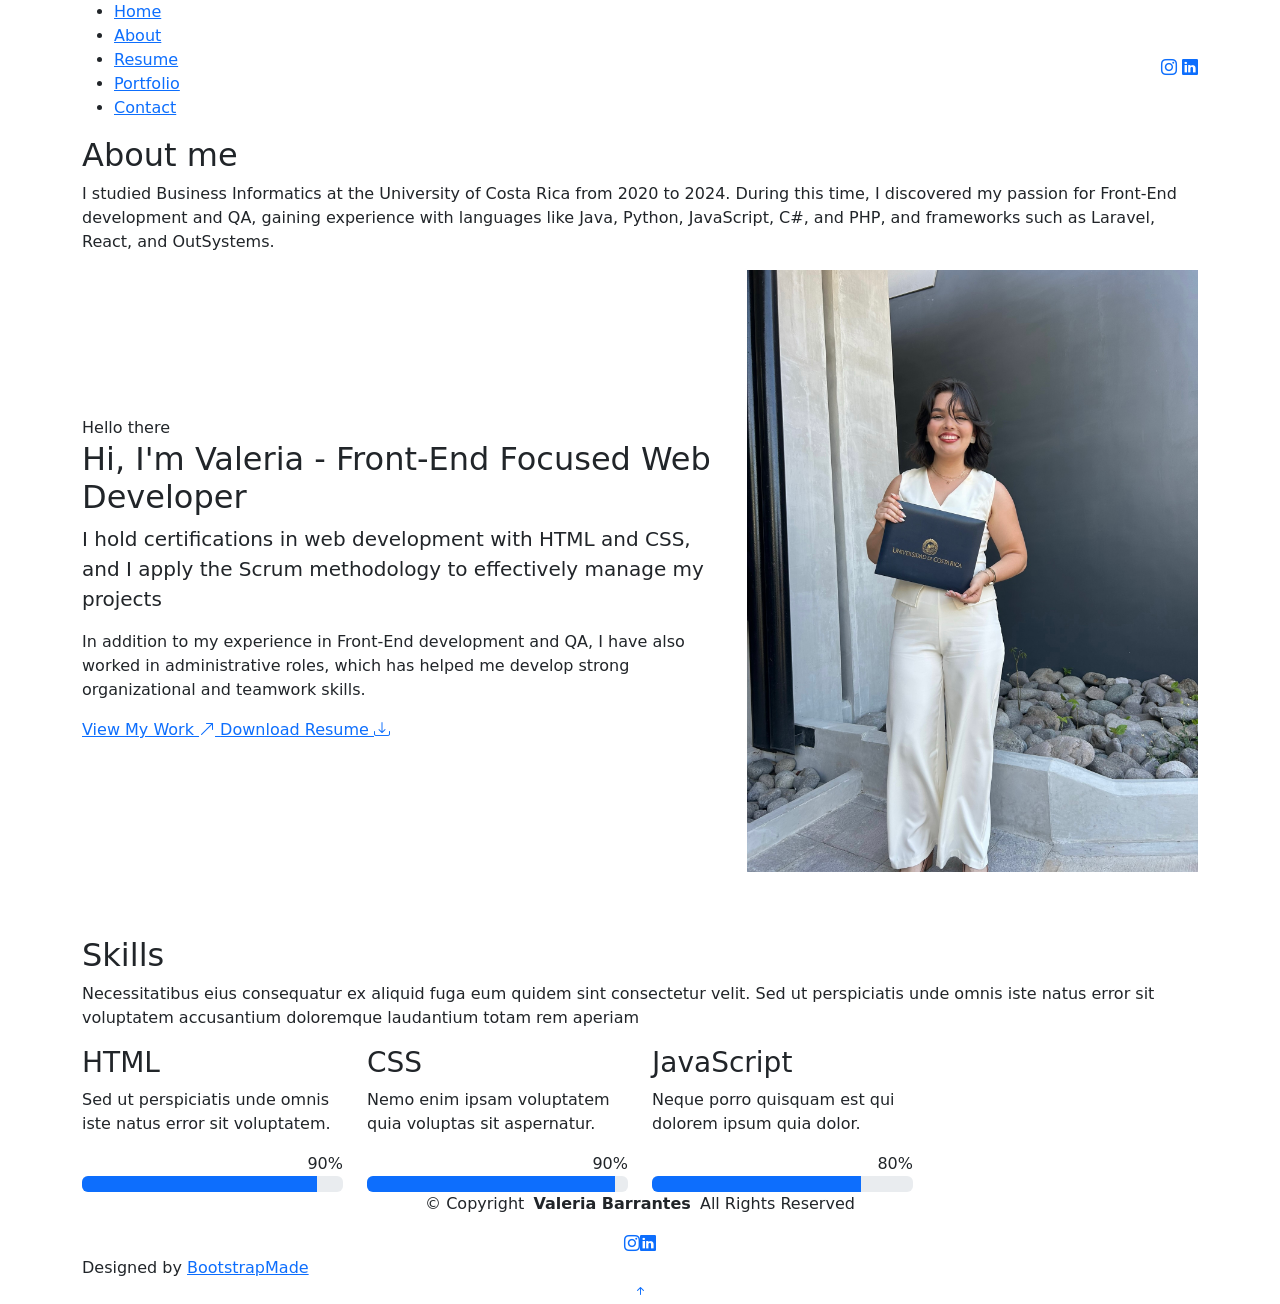
==== commit e41236b2: "Cambios generales" ====
--- a/about.html
+++ b/about.html
@@ -4,7 +4,7 @@
 <head>
   <meta charset="utf-8">
   <meta content="width=device-width, initial-scale=1.0" name="viewport">
-  <title>About - FolioOne Bootstrap Template</title>
+  <title>Portfolio Valeria Barrantes</title>
   <meta name="description" content="">
   <meta name="keywords" content="">
 
@@ -53,7 +53,6 @@
           <li><a href="index.html">Home</a></li>
           <li><a href="about.html" class="active">About</a></li>
           <li><a href="resume.html">Resume</a></li>
-          <li><a href="services.html">Services</a></li>
           <li><a href="portfolio.html">Portfolio</a></li>
           <li><a href="contact.html">Contact</a></li>
         </ul>
@@ -61,8 +60,6 @@
       </nav>
 
       <div class="header-social-links">
-        <a href="#" class="twitter"><i class="bi bi-twitter-x"></i></a>
-        <a href="#" class="facebook"><i class="bi bi-facebook"></i></a>
         <a href="#" class="instagram"><i class="bi bi-instagram"></i></a>
         <a href="#" class="linkedin"><i class="bi bi-linkedin"></i></a>
       </div>
@@ -119,116 +116,7 @@
         </div>
         <!-- End Intro + Photo -->
 
-        <!-- Skills Grid -->
-        <div class="mb-5">
-          <div class="row g-4">
-            <div class="col-6 col-md-4 col-lg-3" data-aos="fade-up" data-aos-delay="120">
-              <div class="skill-item">
-                <i class="bi bi-layout-text-window"></i>
-                <h3>UI/UX</h3>
-                <p>Vivamus sagittis lacus molestie placerat.</p>
-              </div>
-            </div>
-            <div class="col-6 col-md-4 col-lg-3" data-aos="fade-up" data-aos-delay="180">
-              <div class="skill-item">
-                <i class="bi bi-code-slash"></i>
-                <h3>React.js</h3>
-                <p>Maecenas pharetra magna sit amet risus.</p>
-              </div>
-            </div>
-            <div class="col-6 col-md-4 col-lg-3" data-aos="fade-up" data-aos-delay="240">
-              <div class="skill-item">
-                <i class="bi bi-phone"></i>
-                <h3>Mobile-first</h3>
-                <p>Donec id elit non mi porta gravida.</p>
-              </div>
-            </div>
-            <div class="col-6 col-md-4 col-lg-3" data-aos="fade-up" data-aos-delay="300">
-              <div class="skill-item">
-                <i class="bi bi-camera"></i>
-                <h3>Photography</h3>
-                <p>Aliquam euismod nunc at augue cursus.</p>
-              </div>
-            </div>
-          </div>
-        </div>
-        <!-- End Skills Grid -->
-
-        <!-- Journey Timeline -->
-        <div class="mb-5">
-          <div class="row g-4">
-            <div class="col-md-6 col-lg-3" data-aos="fade-up" data-aos-delay="120">
-              <article class="timeline-item">
-                <span class="dot"></span>
-                <time>2018</time>
-                <h4>B.A. in Design</h4>
-                <p>Quisque euismod turpis ut sapien luctus bibendum.</p>
-              </article>
-            </div>
-            <div class="col-md-6 col-lg-3" data-aos="fade-up" data-aos-delay="180">
-              <article class="timeline-item">
-                <span class="dot"></span>
-                <time>2020</time>
-                <h4>Freelance Start</h4>
-                <p>Mauris non arcu non urna convallis vulputate.</p>
-              </article>
-            </div>
-            <div class="col-md-6 col-lg-3" data-aos="fade-up" data-aos-delay="240">
-              <article class="timeline-item">
-                <span class="dot"></span>
-                <time>2022</time>
-                <h4>Joined Creative Studio</h4>
-                <p>Nunc sed nibh et libero fermentum posuere.</p>
-              </article>
-            </div>
-            <div class="col-md-6 col-lg-3" data-aos="fade-up" data-aos-delay="300">
-              <article class="timeline-item">
-                <span class="dot"></span>
-                <time>2024</time>
-                <h4>Lead Frontend</h4>
-                <p>Proin commodo massa sit amet urna pretium.</p>
-              </article>
-            </div>
-          </div>
-        </div>
-        <!-- End Journey Timeline -->
-
-        <!-- Quote -->
-        <blockquote class="personal-quote text-center mb-5" data-aos="fade-down" data-aos-delay="200">
-          <p>"Building clean and meaningful experiences through thoughtful code and quiet design."</p>
-        </blockquote>
-        <!-- End Quote -->
-
-        <!-- Fun Facts -->
-        <div class="row g-3 justify-content-center">
-          <div class="col-6 col-md-3 col-lg-2" data-aos="zoom-in" data-aos-delay="120">
-            <div class="fact-pill">
-              <i class="bi bi-magic"></i>
-              <span>Minimalism</span>
-            </div>
-          </div>
-          <div class="col-6 col-md-3 col-lg-2" data-aos="zoom-in" data-aos-delay="160">
-            <div class="fact-pill">
-              <i class="bi bi-headphones"></i>
-              <span>Lo-fi Beats</span>
-            </div>
-          </div>
-          <div class="col-6 col-md-3 col-lg-2" data-aos="zoom-in" data-aos-delay="200">
-            <div class="fact-pill">
-              <i class="bi bi-geo-alt"></i>
-              <span>City Walks</span>
-            </div>
-          </div>
-          <div class="col-6 col-md-3 col-lg-2" data-aos="zoom-in" data-aos-delay="240">
-            <div class="fact-pill">
-              <i class="bi bi-brush"></i>
-              <span>Sketching</span>
-            </div>
-          </div>
-        </div>
-        <!-- End Fun Facts -->
-
-      </div>
+             </div>
 
     </section><!-- /About Section -->
 
@@ -282,208 +170,11 @@
             </div>
           </div>
 
-          <div class="col-md-6 col-lg-3" data-aos="fade-up" data-aos-delay="400">
-            <div class="skill-box">
-              <h3>Photoshop</h3>
-              <p>Quis autem vel eum iure reprehenderit qui in ea voluptate.</p>
-              <span class="text-end d-block">55%</span>
-              <div class="progress">
-                <div class="progress-bar" role="progressbar" aria-valuenow="55" aria-valuemin="0" aria-valuemax="100">
-                </div>
-              </div>
-            </div>
-          </div>
-
         </div>
 
       </div>
 
     </section><!-- /Skills Section -->
-
-    <!-- Stats Section -->
-    <section id="stats" class="stats section dark-background">
-
-      <div class="container" data-aos="fade-up" data-aos-delay="100">
-
-        <div class="row align-items-center">
-          <div class="col-lg-4" data-aos="fade-up" data-aos-delay="200">
-            <div class="avatars d-flex align-items-center">
-              <img src="assets/img/person/person-m-2.webp" alt="Avatar 1" class="rounded-circle" loading="lazy">
-              <img src="assets/img/person/person-m-3.webp" alt="Avatar 2" class="rounded-circle" loading="lazy">
-              <img src="assets/img/person/person-f-5.webp" alt="Avatar 3" class="rounded-circle" loading="lazy">
-              <img src="assets/img/person/person-m-5.webp" alt="Avatar 4" class="rounded-circle" loading="lazy">
-            </div>
-          </div>
-
-          <div class="col-lg-8">
-            <div class="row counters">
-              <div class="col-md-4" data-aos="fade-up" data-aos-delay="300">
-                <h2><span data-purecounter-start="0" data-purecounter-end="185" data-purecounter-duration="1"
-                    class="purecounter"></span>+</h2>
-                <p>Nemo enim ipsam</p>
-              </div>
-
-              <div class="col-md-4" data-aos="fade-up" data-aos-delay="400">
-                <h2><span data-purecounter-start="0" data-purecounter-end="32" data-purecounter-duration="1"
-                    class="purecounter"></span>K</h2>
-                <p>Voluptatem sequi</p>
-              </div>
-
-              <div class="col-md-4" data-aos="fade-up" data-aos-delay="500">
-                <h2><span data-purecounter-start="0" data-purecounter-end="128" data-purecounter-duration="1"
-                    class="purecounter"></span>+</h2>
-                <p>Dolor sit consectetur</p>
-              </div>
-            </div>
-          </div>
-        </div>
-      </div>
-
-    </section><!-- /Stats Section -->
-
-    <!-- Testimonials Section -->
-    <section id="testimonials" class="testimonials section">
-
-      <!-- Section Title -->
-      <div class="container section-title" data-aos="fade-up">
-        <h2>Testimonials</h2>
-        <p>Necessitatibus eius consequatur ex aliquid fuga eum quidem sint consectetur velit</p>
-      </div><!-- End Section Title -->
-
-      <div class="container" data-aos="fade-up" data-aos-delay="100">
-
-        <div class="swiper init-swiper">
-          <script type="application/json" class="swiper-config">
-            {
-              "loop": true,
-              "speed": 600,
-              "autoplay": {
-                "delay": 5000
-              },
-              "slidesPerView": "auto",
-              "pagination": {
-                "el": ".swiper-pagination",
-                "type": "bullets",
-                "clickable": true
-              }
-            }
-          </script>
-          <div class="swiper-wrapper">
-
-            <div class="swiper-slide">
-              <div class="testimonial-item">
-                <div class="row gy-4 justify-content-center">
-                  <div class="col-lg-6">
-                    <div class="testimonial-content">
-                      <p>
-                        <i class="bi bi-quote quote-icon-left"></i>
-                        <span>Proin iaculis purus consequat sem cure digni ssim donec porttitora entum suscipit rhoncus.
-                          Accusantium quam, ultricies eget id, aliquam eget nibh et. Maecen aliquam, risus at
-                          semper.</span>
-                        <i class="bi bi-quote quote-icon-right"></i>
-                      </p>
-                      <h3>Saul Goodman</h3>
-                      <h4>Ceo &amp; Founder</h4>
-                      <div class="stars">
-                        <i class="bi bi-star-fill"></i><i class="bi bi-star-fill"></i><i class="bi bi-star-fill"></i><i
-                          class="bi bi-star-fill"></i><i class="bi bi-star-fill"></i>
-                      </div>
-                    </div>
-                  </div>
-                  <div class="col-lg-2 text-center">
-                    <img src="assets/img/person/person-m-9.webp" class="img-fluid testimonial-img" alt="">
-                  </div>
-                </div>
-              </div>
-            </div><!-- End testimonial item -->
-
-            <div class="swiper-slide">
-              <div class="testimonial-item">
-                <div class="row gy-4 justify-content-center">
-                  <div class="col-lg-6">
-                    <div class="testimonial-content">
-                      <p>
-                        <i class="bi bi-quote quote-icon-left"></i>
-                        <span>Export tempor illum tamen malis malis eram quae irure esse labore quem cillum quid cillum
-                          eram malis quorum velit fore eram velit sunt aliqua noster fugiat irure amet legam anim
-                          culpa.</span>
-                        <i class="bi bi-quote quote-icon-right"></i>
-                      </p>
-                      <h3>Sara Wilsson</h3>
-                      <h4>Designer</h4>
-                      <div class="stars">
-                        <i class="bi bi-star-fill"></i><i class="bi bi-star-fill"></i><i class="bi bi-star-fill"></i><i
-                          class="bi bi-star-fill"></i><i class="bi bi-star-fill"></i>
-                      </div>
-                    </div>
-                  </div>
-                  <div class="col-lg-2 text-center">
-                    <img src="assets/img/person/person-f-5.webp" class="img-fluid testimonial-img" alt="">
-                  </div>
-                </div>
-              </div>
-            </div><!-- End testimonial item -->
-
-            <div class="swiper-slide">
-              <div class="testimonial-item">
-                <div class="row gy-4 justify-content-center">
-                  <div class="col-lg-6">
-                    <div class="testimonial-content">
-                      <p>
-                        <i class="bi bi-quote quote-icon-left"></i>
-                        <span>Enim nisi quem export duis labore cillum quae magna enim sint quorum nulla quem veniam
-                          duis minim tempor labore quem eram duis noster aute amet eram fore quis sint minim.</span>
-                        <i class="bi bi-quote quote-icon-right"></i>
-                      </p>
-                      <h3>Jena Karlis</h3>
-                      <h4>Store Owner</h4>
-                      <div class="stars">
-                        <i class="bi bi-star-fill"></i><i class="bi bi-star-fill"></i><i class="bi bi-star-fill"></i><i
-                          class="bi bi-star-fill"></i><i class="bi bi-star-fill"></i>
-                      </div>
-                    </div>
-                  </div>
-                  <div class="col-lg-2 text-center">
-                    <img src="assets/img/person/person-f-12.webp" class="img-fluid testimonial-img" alt="">
-                  </div>
-                </div>
-              </div>
-            </div><!-- End testimonial item -->
-
-            <div class="swiper-slide">
-              <div class="testimonial-item">
-                <div class="row gy-4 justify-content-center">
-                  <div class="col-lg-6">
-                    <div class="testimonial-content">
-                      <p>
-                        <i class="bi bi-quote quote-icon-left"></i>
-                        <span>Fugiat enim eram quae cillum dolore dolor amet nulla culpa multos export minim fugiat
-                          minim velit minim dolor enim duis veniam ipsum anim magna sunt elit fore quem dolore labore
-                          illum veniam.</span>
-                        <i class="bi bi-quote quote-icon-right"></i>
-                      </p>
-                      <h3>John Larson</h3>
-                      <h4>Entrepreneur</h4>
-                      <div class="stars">
-                        <i class="bi bi-star-fill"></i><i class="bi bi-star-fill"></i><i class="bi bi-star-fill"></i><i
-                          class="bi bi-star-fill"></i><i class="bi bi-star-fill"></i>
-                      </div>
-                    </div>
-                  </div>
-                  <div class="col-lg-2 text-center">
-                    <img src="assets/img/person/person-m-12.webp" class="img-fluid testimonial-img" alt="">
-                  </div>
-                </div>
-              </div>
-            </div><!-- End testimonial item -->
-
-          </div>
-          <div class="swiper-pagination"></div>
-        </div>
-
-      </div>
-
-    </section><!-- /Testimonials Section -->
 
   </main>
 
@@ -491,12 +182,10 @@
 
     <div class="container">
       <div class="copyright text-center ">
-        <p>© <span>Copyright</span> <strong class="px-1 sitename">FolioOne</strong> <span>All Rights Reserved<br></span>
+        <p>© <span>Copyright</span> <strong class="px-1 sitename">Valeria Barrantes</strong> <span>All Rights Reserved<br></span>
         </p>
       </div>
       <div class="social-links d-flex justify-content-center">
-        <a href=""><i class="bi bi-twitter-x"></i></a>
-        <a href=""><i class="bi bi-facebook"></i></a>
         <a href=""><i class="bi bi-instagram"></i></a>
         <a href=""><i class="bi bi-linkedin"></i></a>
       </div>
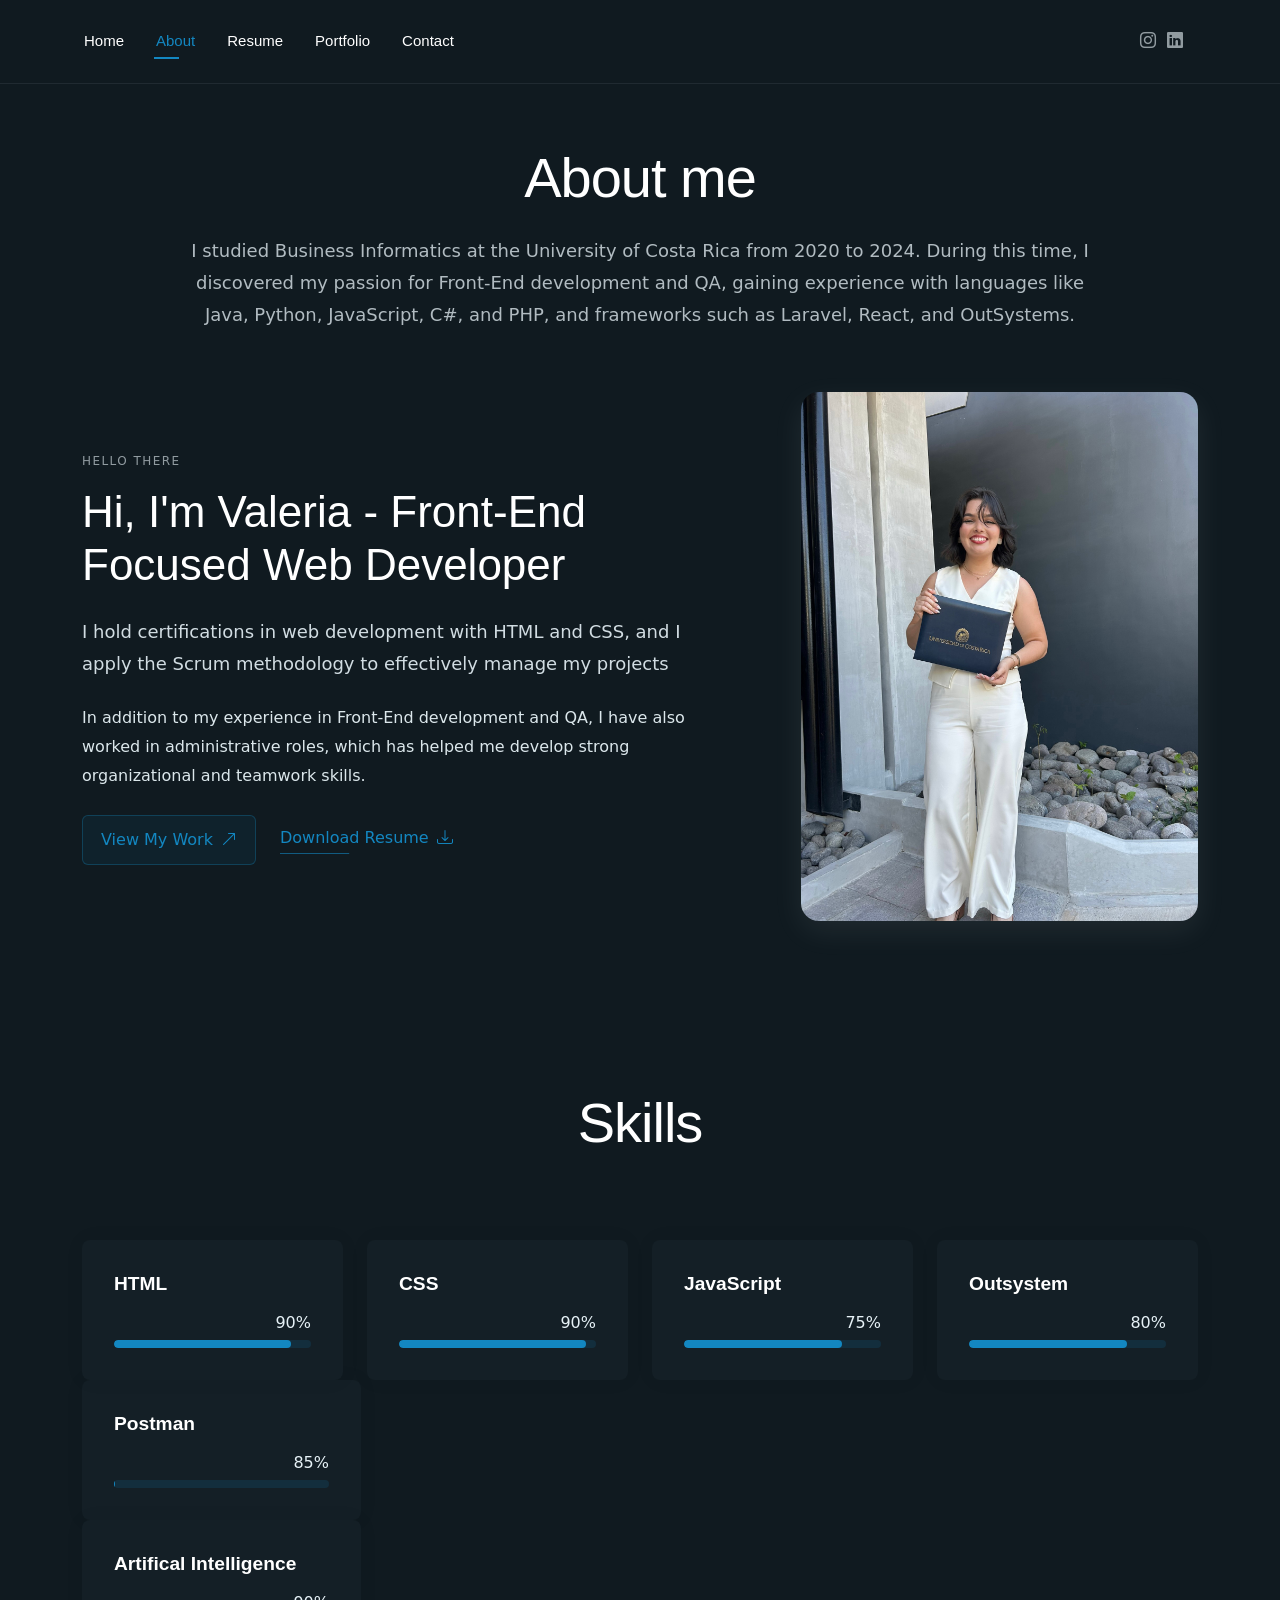
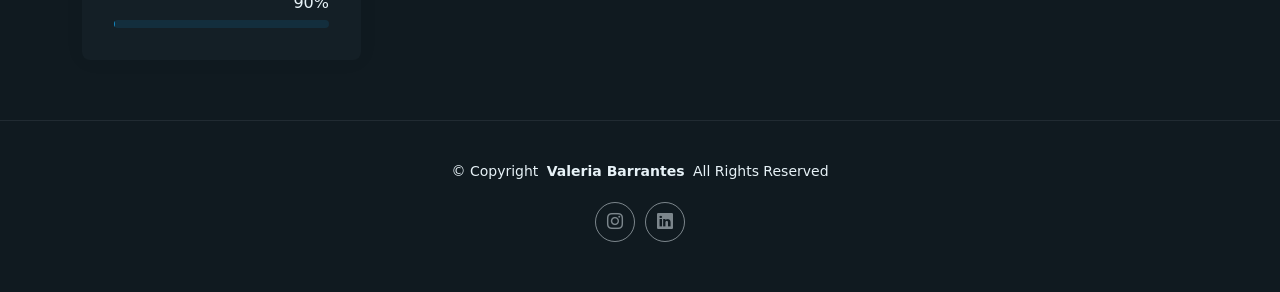
==== commit 306612fd: "cambios" ====
--- a/about.html
+++ b/about.html
@@ -61,7 +61,8 @@
 
       <div class="header-social-links">
         <a href="#" class="instagram"><i class="bi bi-instagram"></i></a>
-        <a href="#" class="linkedin"><i class="bi bi-linkedin"></i></a>
+        <a href="https://www.linkedin.com/in/mar%C3%ADa-valeria-barrantes-lizano-5641b323a/" class="linkedin"><i
+            class="bi bi-linkedin"></i></a>
       </div>
 
     </div>
@@ -98,10 +99,11 @@
               </p>
 
               <div class="cta-group">
-                <a href="#portfolio" class="btn-ghost">
+                <a href="portfolio.html" class="btn-ghost">
                   View My Work <i class="bi bi-arrow-up-right"></i>
                 </a>
-                <a href="#" class="link-underline">
+                <a href="https://drive.google.com/drive/folders/175TOWBfy6tlUDNVs8IAj7yURMh4tkR0g?usp=sharing"
+                  class="link-underline">
                   Download Resume <i class="bi bi-download"></i>
                 </a>
               </div>
@@ -116,7 +118,7 @@
         </div>
         <!-- End Intro + Photo -->
 
-             </div>
+      </div>
 
     </section><!-- /About Section -->
 
@@ -126,8 +128,6 @@
       <!-- Section Title -->
       <div class="container section-title" data-aos="fade-up">
         <h2>Skills</h2>
-        <p>Necessitatibus eius consequatur ex aliquid fuga eum quidem sint consectetur velit. Sed ut perspiciatis unde
-          omnis iste natus error sit voluptatem accusantium doloremque laudantium totam rem aperiam</p>
       </div><!-- End Section Title -->
 
       <div class="container" data-aos="fade-up" data-aos-delay="100">
@@ -137,7 +137,6 @@
           <div class="col-md-6 col-lg-3" data-aos="fade-up" data-aos-delay="100">
             <div class="skill-box">
               <h3>HTML</h3>
-              <p>Sed ut perspiciatis unde omnis iste natus error sit voluptatem.</p>
               <span class="text-end d-block">90%</span>
               <div class="progress">
                 <div class="progress-bar" role="progressbar" aria-valuenow="90" aria-valuemin="0" aria-valuemax="100">
@@ -149,7 +148,6 @@
           <div class="col-md-6 col-lg-3" data-aos="fade-up" data-aos-delay="200">
             <div class="skill-box">
               <h3>CSS</h3>
-              <p>Nemo enim ipsam voluptatem quia voluptas sit aspernatur.</p>
               <span class="text-end d-block">90%</span>
               <div class="progress">
                 <div class="progress-bar" role="progressbar" aria-valuenow="95" aria-valuemin="0" aria-valuemax="100">
@@ -161,7 +159,17 @@
           <div class="col-md-6 col-lg-3" data-aos="fade-up" data-aos-delay="300">
             <div class="skill-box">
               <h3>JavaScript</h3>
-              <p>Neque porro quisquam est qui dolorem ipsum quia dolor.</p>
+              <span class="text-end d-block">75%</span>
+              <div class="progress">
+                <div class="progress-bar" role="progressbar" aria-valuenow="80" aria-valuemin="0" aria-valuemax="100">
+                </div>
+              </div>
+            </div>
+          </div>
+
+          <div class="col-md-6 col-lg-3" data-aos="fade-up" data-aos-delay="300">
+            <div class="skill-box">
+              <h3>Outsystem</h3>
               <span class="text-end d-block">80%</span>
               <div class="progress">
                 <div class="progress-bar" role="progressbar" aria-valuenow="80" aria-valuemin="0" aria-valuemax="100">
@@ -169,8 +177,30 @@
               </div>
             </div>
           </div>
-
         </div>
+
+        <div class="col-md-6 col-lg-3" data-aos="fade-up" data-aos-delay="300">
+            <div class="skill-box">
+              <h3>Postman</h3>
+              <span class="text-end d-block">85%</span>
+              <div class="progress">
+                <div class="progress-bar" role="progressbar" aria-valuenow="80" aria-valuemin="0" aria-valuemax="100">
+                </div>
+              </div>
+            </div>
+          </div>
+
+           <div class="col-md-6 col-lg-3" data-aos="fade-up" data-aos-delay="300">
+            <div class="skill-box">
+              <h3>Artifical Intelligence</h3>
+              <span class="text-end d-block">90%</span>
+              <div class="progress">
+                <div class="progress-bar" role="progressbar" aria-valuenow="80" aria-valuemin="0" aria-valuemax="100">
+                </div>
+              </div>
+            </div>
+          </div>
+
 
       </div>
 
@@ -182,19 +212,20 @@
 
     <div class="container">
       <div class="copyright text-center ">
-        <p>© <span>Copyright</span> <strong class="px-1 sitename">Valeria Barrantes</strong> <span>All Rights Reserved<br></span>
+        <p>© <span>Copyright</span> <strong class="px-1 sitename">Valeria Barrantes</strong> <span>All Rights
+            Reserved<br></span>
         </p>
       </div>
       <div class="social-links d-flex justify-content-center">
         <a href=""><i class="bi bi-instagram"></i></a>
-        <a href=""><i class="bi bi-linkedin"></i></a>
+        <a href="https://www.linkedin.com/in/mar%C3%ADa-valeria-barrantes-lizano-5641b323a/"><i
+            class="bi bi-linkedin"></i></a>
       </div>
       <div class="credits">
         <!-- All the links in the footer should remain intact. -->
         <!-- You can delete the links only if you've purchased the pro version. -->
         <!-- Licensing information: https://bootstrapmade.com/license/ -->
         <!-- Purchase the pro version with working PHP/AJAX contact form: [buy-url] -->
-        Designed by <a href="https://bootstrapmade.com/">BootstrapMade</a>
       </div>
     </div>
 
--- a/assets/css/main.css
+++ b/assets/css/main.css
@@ -2694,6 +2694,29 @@
   }
 }
 
+.portfolio-details-link {
+  width: 55px;
+  height: 55px;
+  display: flex;
+  align-items: center;
+  justify-content: center;
+  background: rgba(0,0,0,0.6);
+  border-radius: 50%;
+  position: absolute;
+  top: 15px;
+  right: 15px;
+  transition: 0.3s;
+}
+
+.portfolio-details-link:hover {
+  background: rgba(0,0,0,0.85);
+  transform: scale(1.1);
+}
+
+.portfolio-details-link i {
+  font-size: 26px;
+  color: white;
+}
 /*--------------------------------------------------------------
 # Contact Section
 --------------------------------------------------------------*/
@@ -2852,4 +2875,5 @@
 --------------------------------------------------------------*/
 .starter-section {
   /* Add your styles here */
-}+}
+
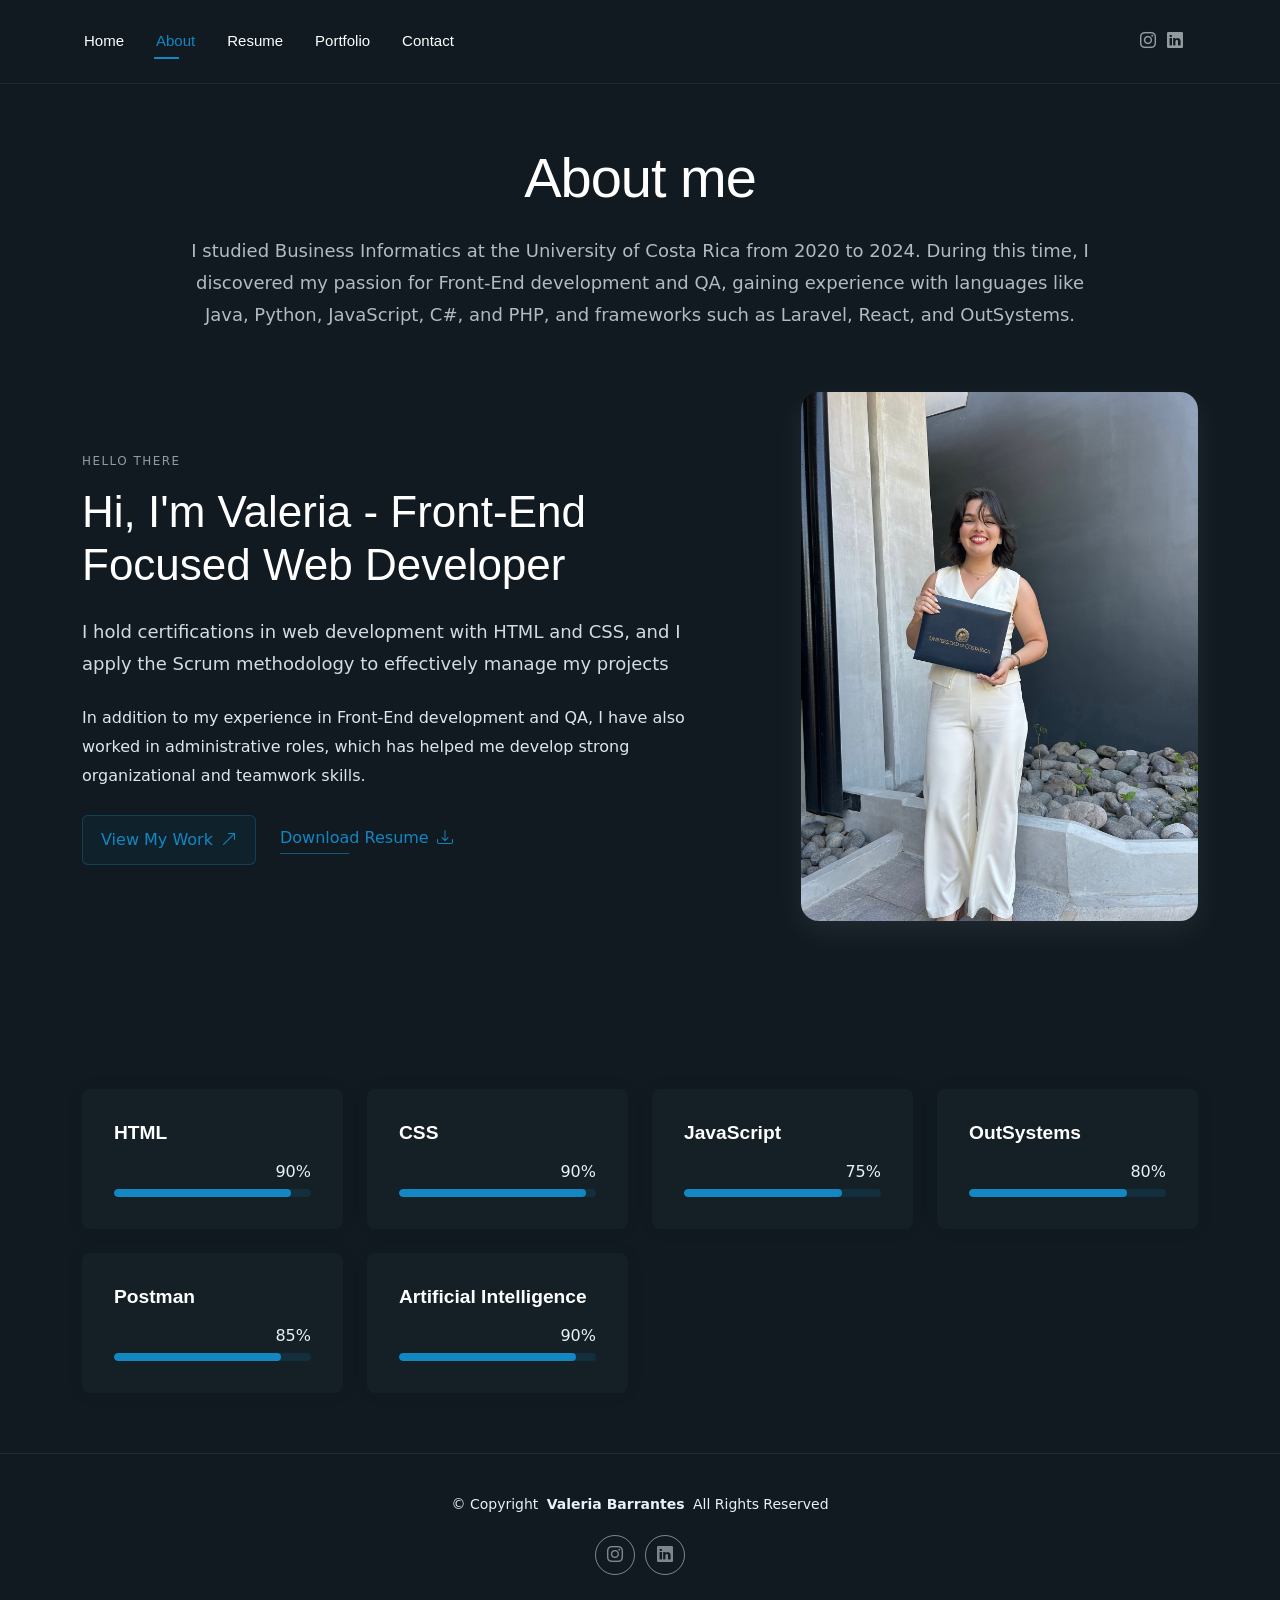
==== commit 4b8f51f6: "cambios visuales" ====
--- a/about.html
+++ b/about.html
@@ -125,11 +125,6 @@
     <!-- Skills Section -->
     <section id="skills" class="skills section">
 
-      <!-- Section Title -->
-      <div class="container section-title" data-aos="fade-up">
-        <h2>Skills</h2>
-      </div><!-- End Section Title -->
-
       <div class="container" data-aos="fade-up" data-aos-delay="100">
 
         <div class="row g-4 skills-animation">
@@ -169,7 +164,7 @@
 
           <div class="col-md-6 col-lg-3" data-aos="fade-up" data-aos-delay="300">
             <div class="skill-box">
-              <h3>Outsystem</h3>
+              <h3>OutSystems</h3>
               <span class="text-end d-block">80%</span>
               <div class="progress">
                 <div class="progress-bar" role="progressbar" aria-valuenow="80" aria-valuemin="0" aria-valuemax="100">
@@ -177,32 +172,32 @@
               </div>
             </div>
           </div>
-        </div>
-
-        <div class="col-md-6 col-lg-3" data-aos="fade-up" data-aos-delay="300">
+
+          <div class="col-md-6 col-lg-3" data-aos="fade-up" data-aos-delay="400">
             <div class="skill-box">
               <h3>Postman</h3>
               <span class="text-end d-block">85%</span>
               <div class="progress">
-                <div class="progress-bar" role="progressbar" aria-valuenow="80" aria-valuemin="0" aria-valuemax="100">
-                </div>
-              </div>
-            </div>
-          </div>
-
-           <div class="col-md-6 col-lg-3" data-aos="fade-up" data-aos-delay="300">
-            <div class="skill-box">
-              <h3>Artifical Intelligence</h3>
+                <div class="progress-bar" role="progressbar" aria-valuenow="85" aria-valuemin="0" aria-valuemax="100">
+                </div>
+              </div>
+            </div>
+          </div>
+
+          <div class="col-md-6 col-lg-3" data-aos="fade-up" data-aos-delay="500">
+            <div class="skill-box">
+              <h3>Artificial Intelligence</h3>
               <span class="text-end d-block">90%</span>
               <div class="progress">
-                <div class="progress-bar" role="progressbar" aria-valuenow="80" aria-valuemin="0" aria-valuemax="100">
-                </div>
-              </div>
-            </div>
-          </div>
-
-
-      </div>
+                <div class="progress-bar" role="progressbar" aria-valuenow="90" aria-valuemin="0" aria-valuemax="100">
+                </div>
+              </div>
+            </div>
+          </div>
+
+        </div><!-- End row -->
+
+      </div><!-- End container -->
 
     </section><!-- /Skills Section -->
 
